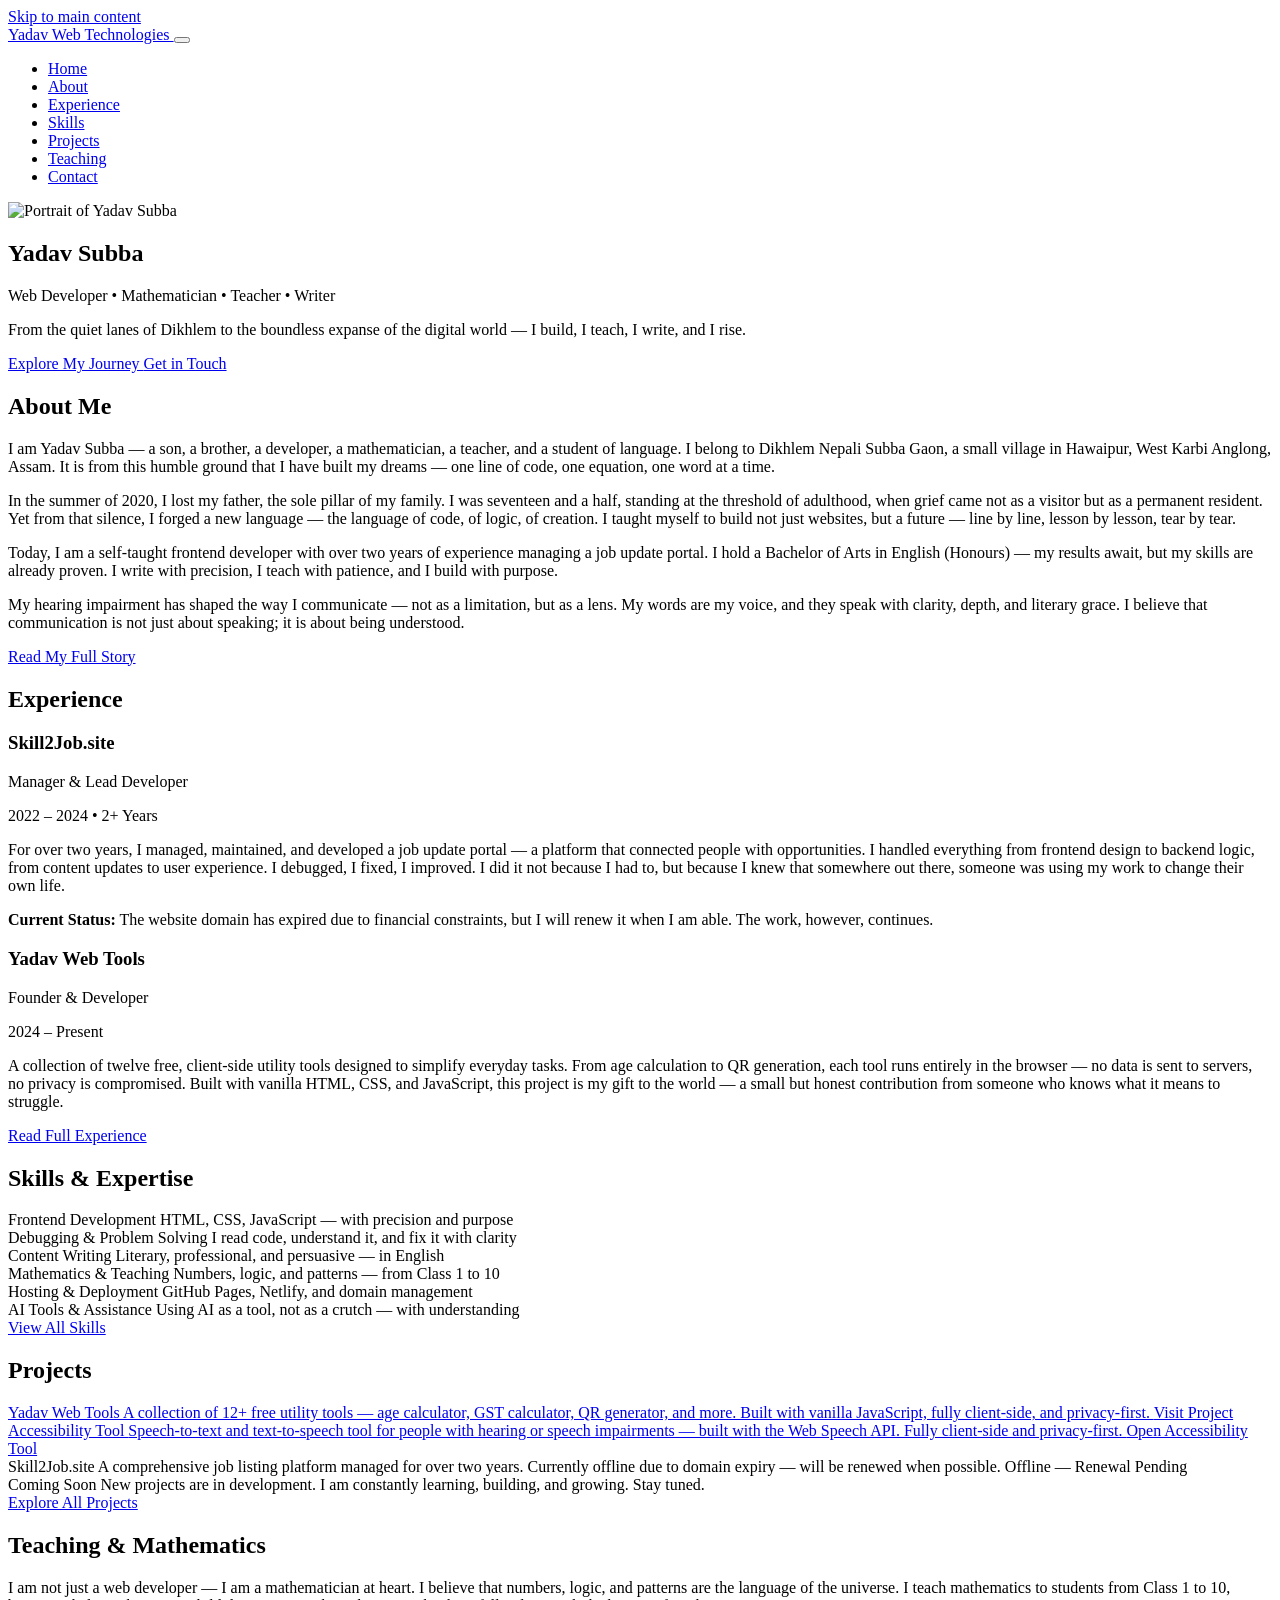
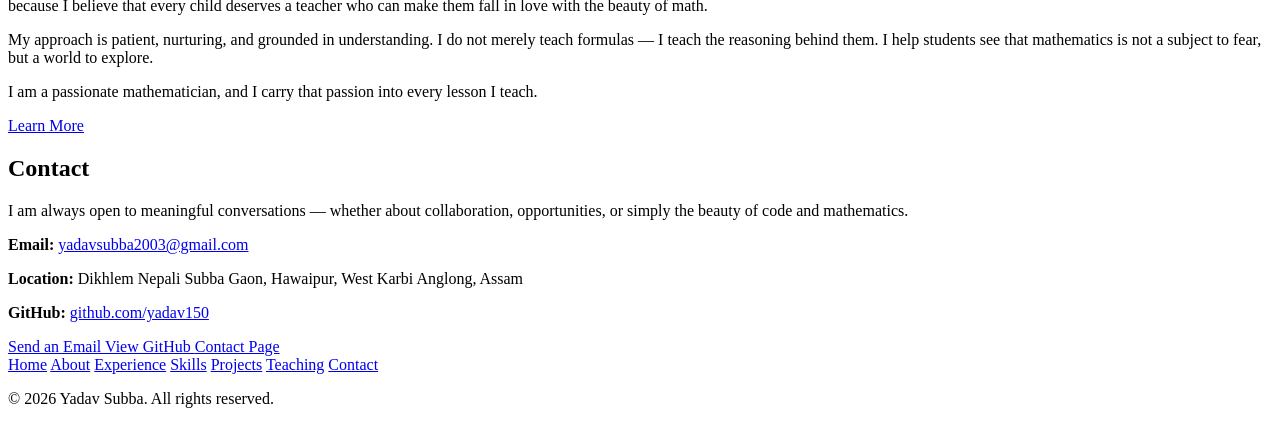
==== index.html @ 4f7a3dd0 "Create index.html" ====
<!DOCTYPE html>
<html lang="en">
<head>
    <meta charset="UTF-8">
    <meta name="viewport" content="width=device-width, initial-scale=1.0">

    <title>Yadav Subba | Web Developer, Mathematician & Teacher</title>

    <meta
        name="description"
        content="Explore the personal portfolio of Yadav Subba, a self-taught frontend developer, mathematician, teacher, and content writer from Assam."
    >

    <meta name="robots" content="index, follow">
    <meta name="theme-color" content="#FFFFFF">
    <meta name="color-scheme" content="light">

    <meta property="og:type" content="website">
    <meta property="og:title" content="Yadav Subba | Personal Portfolio">
    <meta
        property="og:description"
        content="Discover Yadav Subba's journey, professional experience, skills, projects, and interests."
    >

    <link rel="stylesheet" href="style.css">

    <!-- Add the canonical URL after confirming the final GitHub Pages URL. -->
</head>

<body>

    <!-- Skip navigation -->
    <a class="skip-link" href="#main-content">
        Skip to main content
    </a>

    <!-- Header -->
    <header class="site-header">
        <div class="header-inner">

            <a
                href="index.html"
                class="site-title"
                aria-label="Yadav Subba portfolio home"
            >
                Yadav Web Technologies
            </a>

            <button
                class="hamburger"
                type="button"
                aria-expanded="false"
                aria-controls="primary-nav"
                aria-label="Open navigation menu"
            >
                <span class="hamburger-line"></span>
                <span class="hamburger-line"></span>
                <span class="hamburger-line"></span>
            </button>

        </div>

        <nav
            id="primary-nav"
            class="primary-nav"
            aria-label="Primary navigation"
        >
            <ul class="nav-list">
                <li>
                    <a href="index.html" aria-current="page">Home</a>
                </li>
                <li><a href="about.html">About</a></li>
                <li><a href="experience.html">Experience</a></li>
                <li><a href="skills.html">Skills</a></li>
                <li><a href="projects.html">Projects</a></li>
                <li><a href="#teaching">Teaching</a></li>
                <li><a href="contact.html">Contact</a></li>
            </ul>
        </nav>
    </header>

    <!-- Main content -->
    <main id="main-content">

        <!-- Hero -->
        <section
            class="hero-section"
            id="hero"
            aria-labelledby="hero-title"
        >
            <div class="hero-container">
                <div class="hero-content">

                    <div class="hero-image-wrapper">
                        <img
                            src="https://i.postimg.cc/CL4prhp1/Untitled-design.png"
                            alt="Portrait of Yadav Subba"
                            class="hero-image"
                            id="heroImage"
                            width="320"
                            height="320"
                            fetchpriority="high"
                        >
                    </div>

                    <div class="hero-text">

                        <h1 class="hero-title" id="hero-title">
                            Yadav Subba
                        </h1>

                        <p class="hero-tagline">
                            Web Developer &bull; Mathematician
                            &bull; Teacher &bull; Writer
                        </p>

                        <p class="hero-description">
                            From the quiet lanes of Dikhlem to the
                            boundless expanse of the digital world —
                            I build, I teach, I write, and I rise.
                        </p>

                        <div class="hero-actions">
                            <a href="about.html" class="btn">
                                Explore My Journey
                            </a>

                            <a
                                href="contact.html"
                                class="btn btn-secondary"
                            >
                                Get in Touch
                            </a>
                        </div>

                    </div>
                </div>
            </div>
        </section>

        <!-- About -->
        <section
            class="section about-summary"
            id="about"
            aria-labelledby="about-heading"
        >
            <div class="section-title-bar">
                <h2 id="about-heading">About Me</h2>
            </div>

            <div class="section-body">
                <div class="content-box">

                    <p>
                        I am Yadav Subba — a son, a brother, a developer,
                        a mathematician, a teacher, and a student of
                        language. I belong to Dikhlem Nepali Subba Gaon,
                        a small village in Hawaipur, West Karbi Anglong,
                        Assam. It is from this humble ground that I have
                        built my dreams — one line of code, one equation,
                        one word at a time.
                    </p>

                    <p>
                        In the summer of 2020, I lost my father, the sole
                        pillar of my family. I was seventeen and a half,
                        standing at the threshold of adulthood, when grief
                        came not as a visitor but as a permanent resident.
                        Yet from that silence, I forged a new language —
                        the language of code, of logic, of creation.
                        I taught myself to build not just websites, but a
                        future — line by line, lesson by lesson,
                        tear by tear.
                    </p>

                    <p>
                        Today, I am a self-taught frontend developer with
                        over two years of experience managing a job update
                        portal. I hold a Bachelor of Arts in English
                        (Honours) — my results await, but my skills are
                        already proven. I write with precision, I teach
                        with patience, and I build with purpose.
                    </p>

                    <p>
                        My hearing impairment has shaped the way I
                        communicate — not as a limitation, but as a lens.
                        My words are my voice, and they speak with clarity,
                        depth, and literary grace. I believe that
                        communication is not just about speaking; it is
                        about being understood.
                    </p>

                    <div class="read-more">
                        <a
                            href="about.html"
                            class="btn btn-secondary"
                        >
                            Read My Full Story
                        </a>
                    </div>

                </div>
            </div>
        </section>

        <!-- Experience -->
        <section
            class="section experience-section"
            id="experience"
            aria-labelledby="experience-heading"
        >
            <div class="section-title-bar">
                <h2 id="experience-heading">Experience</h2>
            </div>

            <div class="section-body">
                <div class="content-box">

                    <article class="experience-card">
                        <h3 class="exp-title">Skill2Job.site</h3>

                        <p class="exp-role">
                            Manager &amp; Lead Developer
                        </p>

                        <p class="exp-duration">
                            2022 – 2024 &bull; 2+ Years
                        </p>

                        <p class="exp-description">
                            For over two years, I managed, maintained,
                            and developed a job update portal — a platform
                            that connected people with opportunities.
                            I handled everything from frontend design to
                            backend logic, from content updates to user
                            experience. I debugged, I fixed, I improved.
                            I did it not because I had to, but because I
                            knew that somewhere out there, someone was
                            using my work to change their own life.
                        </p>

                        <p class="exp-current">
                            <strong>Current Status:</strong>
                            The website domain has expired due to financial
                            constraints, but I will renew it when I am
                            able. The work, however, continues.
                        </p>
                    </article>

                    <article class="experience-card">
                        <h3 class="exp-title">Yadav Web Tools</h3>

                        <p class="exp-role">
                            Founder &amp; Developer
                        </p>

                        <p class="exp-duration">
                            2024 – Present
                        </p>

                        <p class="exp-description">
                            A collection of twelve free, client-side
                            utility tools designed to simplify everyday
                            tasks. From age calculation to QR generation,
                            each tool runs entirely in the browser — no
                            data is sent to servers, no privacy is
                            compromised. Built with vanilla HTML, CSS,
                            and JavaScript, this project is my gift to
                            the world — a small but honest contribution
                            from someone who knows what it means to
                            struggle.
                        </p>
                    </article>

                    <div class="read-more">
                        <a
                            href="experience.html"
                            class="btn btn-secondary"
                        >
                            Read Full Experience
                        </a>
                    </div>

                </div>
            </div>
        </section>

        <!-- Skills -->
        <section
            class="section skills-section"
            id="skills"
            aria-labelledby="skills-heading"
        >
            <div class="section-title-bar">
                <h2 id="skills-heading">Skills &amp; Expertise</h2>
            </div>

            <div class="section-body">
                <div class="content-box">

                    <div class="skills-grid">

                        <article class="skill-card">
                            <span class="skill-name">
                                Frontend Development
                            </span>
                            <span class="skill-desc">
                                HTML, CSS, JavaScript — with precision
                                and purpose
                            </span>
                        </article>

                        <article class="skill-card">
                            <span class="skill-name">
                                Debugging &amp; Problem Solving
                            </span>
                            <span class="skill-desc">
                                I read code, understand it, and fix it
                                with clarity
                            </span>
                        </article>

                        <article class="skill-card">
                            <span class="skill-name">
                                Content Writing
                            </span>
                            <span class="skill-desc">
                                Literary, professional, and persuasive
                                — in English
                            </span>
                        </article>

                        <article class="skill-card">
                            <span class="skill-name">
                                Mathematics &amp; Teaching
                            </span>
                            <span class="skill-desc">
                                Numbers, logic, and patterns — from
                                Class 1 to 10
                            </span>
                        </article>

                        <article class="skill-card">
                            <span class="skill-name">
                                Hosting &amp; Deployment
                            </span>
                            <span class="skill-desc">
                                GitHub Pages, Netlify, and domain
                                management
                            </span>
                        </article>

                        <article class="skill-card">
                            <span class="skill-name">
                                AI Tools &amp; Assistance
                            </span>
                            <span class="skill-desc">
                                Using AI as a tool, not as a crutch
                                — with understanding
                            </span>
                        </article>

                    </div>

                    <div class="read-more">
                        <a
                            href="skills.html"
                            class="btn btn-secondary"
                        >
                            View All Skills
                        </a>
                    </div>

                </div>
            </div>
        </section>

        <!-- Projects -->
        <section
            class="section projects-section"
            id="projects"
            aria-labelledby="projects-heading"
        >
            <div class="section-title-bar">
                <h2 id="projects-heading">Projects</h2>
            </div>

            <div class="section-body">
                <div class="content-box">

                    <div class="projects-grid">

                        <a
                            href="https://yadav150.github.io/dav/index.html"
                            target="_blank"
                            rel="noopener noreferrer"
                            class="project-card"
                        >
                            <span class="project-name">
                                Yadav Web Tools
                            </span>

                            <span class="project-desc">
                                A collection of 12+ free utility tools —
                                age calculator, GST calculator, QR
                                generator, and more. Built with vanilla
                                JavaScript, fully client-side, and
                                privacy-first.
                            </span>

                            <span class="project-link-label">
                                Visit Project
                            </span>
                        </a>

                        <a
                            href="tools/accessibility-tool/index.html"
                            class="project-card"
                        >
                            <span class="project-name">
                                Accessibility Tool
                            </span>

                            <span class="project-desc">
                                Speech-to-text and text-to-speech tool
                                for people with hearing or speech
                                impairments — built with the Web Speech
                                API. Fully client-side and privacy-first.
                            </span>

                            <span class="project-link-label">
                                Open Accessibility Tool
                            </span>
                        </a>

                        <article
                            class="project-card project-inactive"
                        >
                            <span class="project-name">
                                Skill2Job.site
                            </span>

                            <span class="project-desc">
                                A comprehensive job listing platform
                                managed for over two years. Currently
                                offline due to domain expiry — will be
                                renewed when possible.
                            </span>

                            <span class="project-status">
                                Offline — Renewal Pending
                            </span>
                        </article>

                        <article
                            class="project-card project-future"
                        >
                            <span class="project-name">
                                Coming Soon
                            </span>

                            <span class="project-desc">
                                New projects are in development.
                                I am constantly learning, building,
                                and growing. Stay tuned.
                            </span>
                        </article>

                    </div>

                    <div class="read-more">
                        <a
                            href="projects.html"
                            class="btn btn-secondary"
                        >
                            Explore All Projects
                        </a>
                    </div>

                </div>
            </div>
        </section>

        <!-- Teaching -->
        <section
            class="section teaching-section"
            id="teaching"
            aria-labelledby="teaching-heading"
        >
            <div class="section-title-bar">
                <h2 id="teaching-heading">
                    Teaching &amp; Mathematics
                </h2>
            </div>

            <div class="section-body">
                <div class="content-box">

                    <p>
                        I am not just a web developer — I am a
                        mathematician at heart. I believe that numbers,
                        logic, and patterns are the language of the
                        universe. I teach mathematics to students from
                        Class 1 to 10, because I believe that every
                        child deserves a teacher who can make them
                        fall in love with the beauty of math.
                    </p>

                    <p>
                        My approach is patient, nurturing, and grounded
                        in understanding. I do not merely teach formulas
                        — I teach the reasoning behind them. I help
                        students see that mathematics is not a subject
                        to fear, but a world to explore.
                    </p>

                    <p>
                        I am a passionate mathematician, and I carry
                        that passion into every lesson I teach.
                    </p>

                    <div class="read-more">
                        <a
                            href="#teaching"
                            class="btn btn-secondary"
                        >
                            Learn More
                        </a>
                    </div>

                </div>
            </div>
        </section>

        <!-- Contact -->
        <section
            class="section contact-section"
            id="contact"
            aria-labelledby="contact-heading"
        >
            <div class="section-title-bar">
                <h2 id="contact-heading">Contact</h2>
            </div>

            <div class="section-body">
                <div class="content-box">

                    <p>
                        I am always open to meaningful conversations
                        — whether about collaboration, opportunities,
                        or simply the beauty of code and mathematics.
                    </p>

                    <div class="contact-details">

                        <p>
                            <strong>Email:</strong>
                            <a href="mailto:yadavsubba2003@gmail.com">
                                yadavsubba2003@gmail.com
                            </a>
                        </p>

                        <p>
                            <strong>Location:</strong>
                            Dikhlem Nepali Subba Gaon, Hawaipur,
                            West Karbi Anglong, Assam
                        </p>

                        <p>
                            <strong>GitHub:</strong>
                            <a
                                href="https://github.com/yadav150"
                                target="_blank"
                                rel="noopener noreferrer"
                            >
                                github.com/yadav150
                            </a>
                        </p>

                    </div>

                    <div class="contact-actions">

                        <a
                            href="mailto:yadavsubba2003@gmail.com"
                            class="btn"
                        >
                            Send an Email
                        </a>

                        <a
                            href="https://github.com/yadav150"
                            target="_blank"
                            rel="noopener noreferrer"
                            class="btn btn-secondary"
                        >
                            View GitHub
                        </a>

                        <a
                            href="contact.html"
                            class="btn btn-secondary"
                        >
                            Contact Page
                        </a>

                    </div>
                </div>
            </div>
        </section>

    </main>

    <!-- Footer -->
    <footer class="site-footer">
        <div class="footer-inner">

            <nav class="footer-links" aria-label="Footer navigation">
                <a href="index.html">Home</a>
                <a href="about.html">About</a>
                <a href="experience.html">Experience</a>
                <a href="skills.html">Skills</a>
                <a href="projects.html">Projects</a>
                <a href="index.html#teaching">Teaching</a>
                <a href="contact.html">Contact</a>
            </nav>

            <p class="footer-copy">
                &copy; 2026 Yadav Subba. All rights reserved.
            </p>

        </div>
    </footer>

    <!-- Shared JavaScript -->
    <script src="script.js"></script>

</body>
</html>
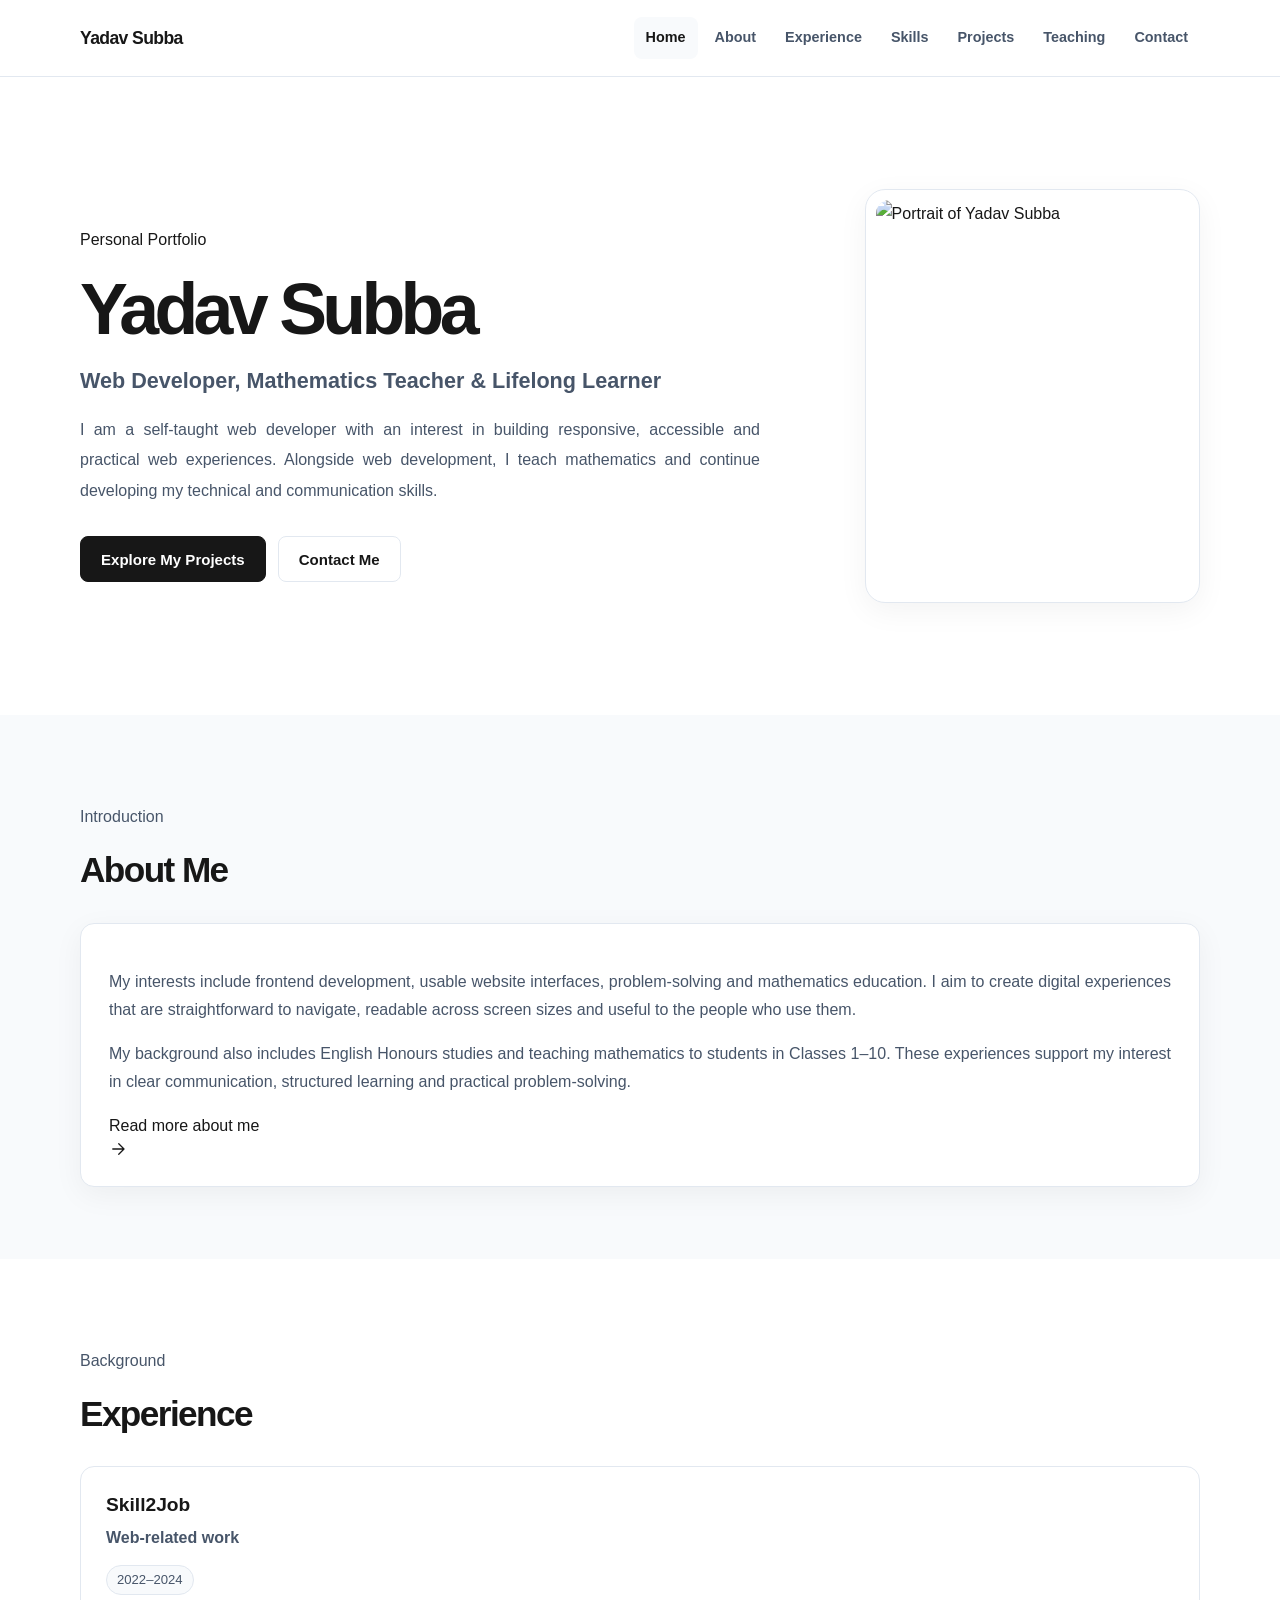
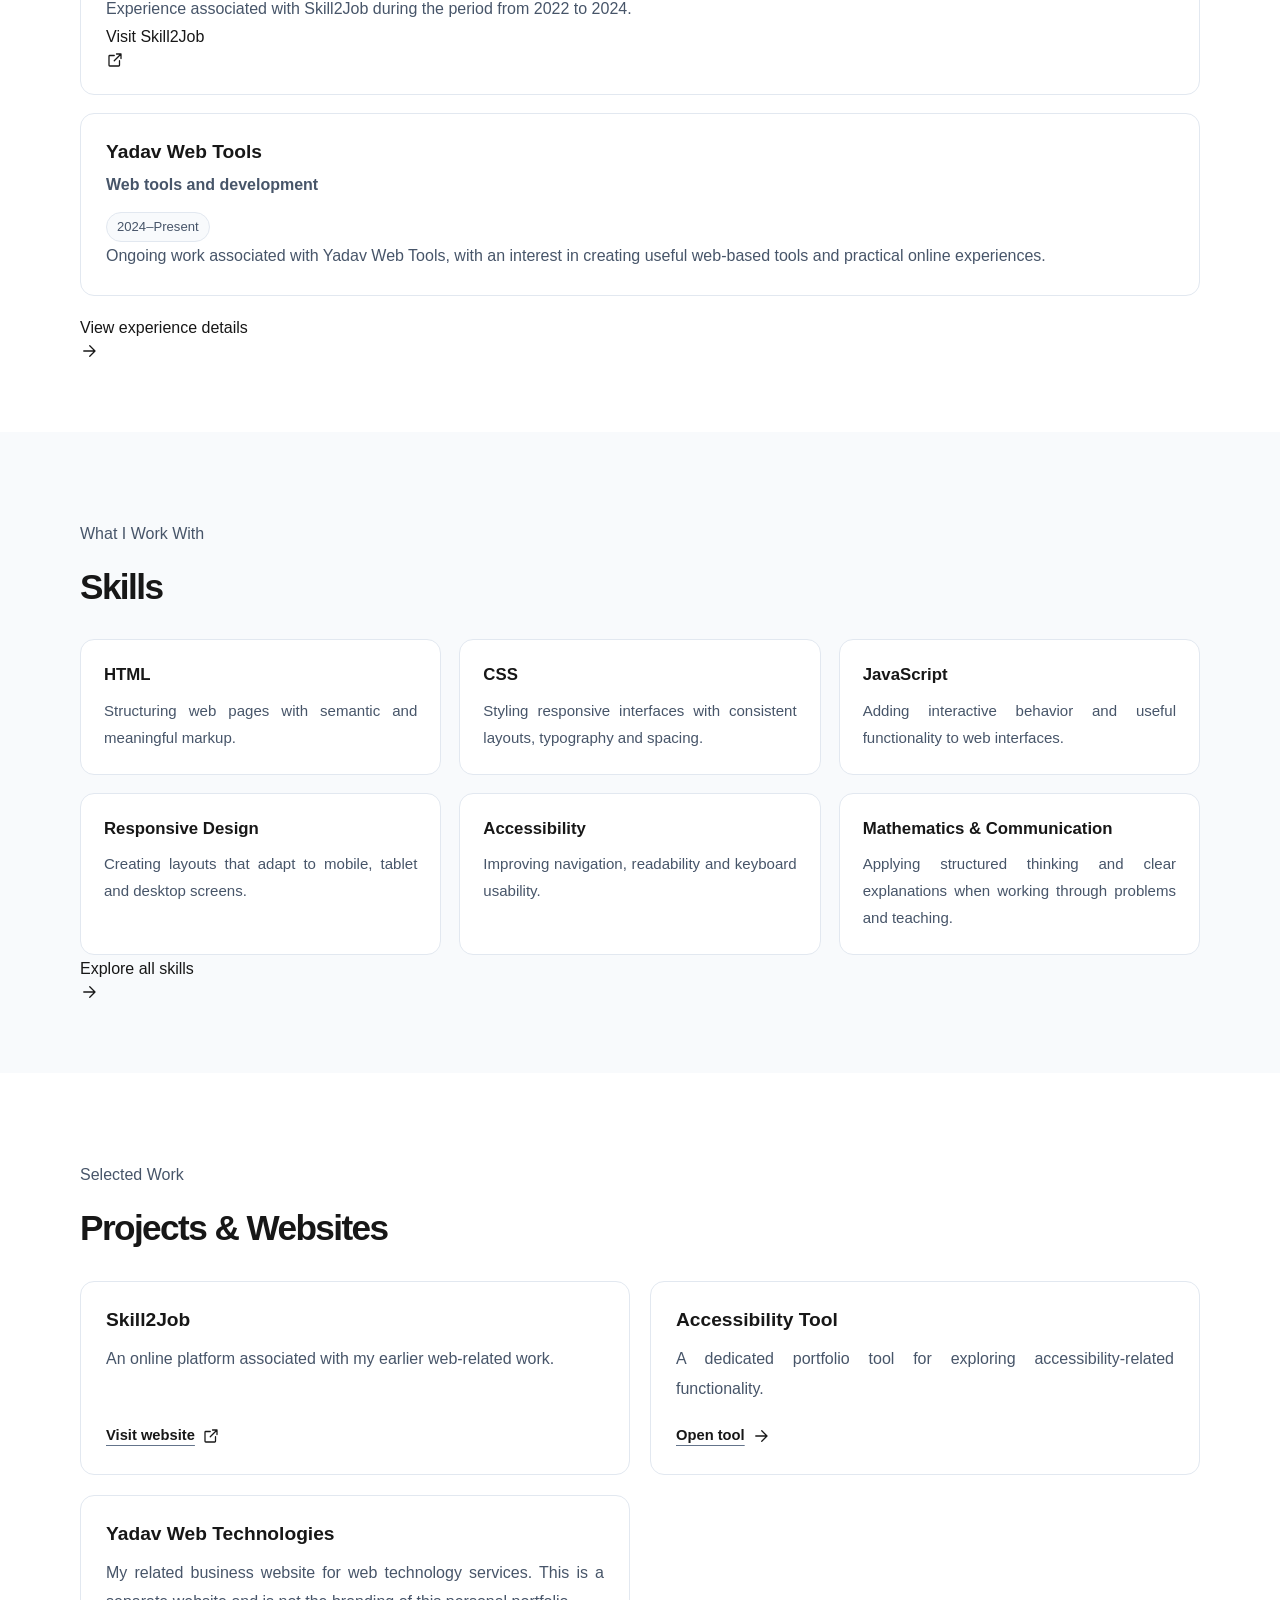
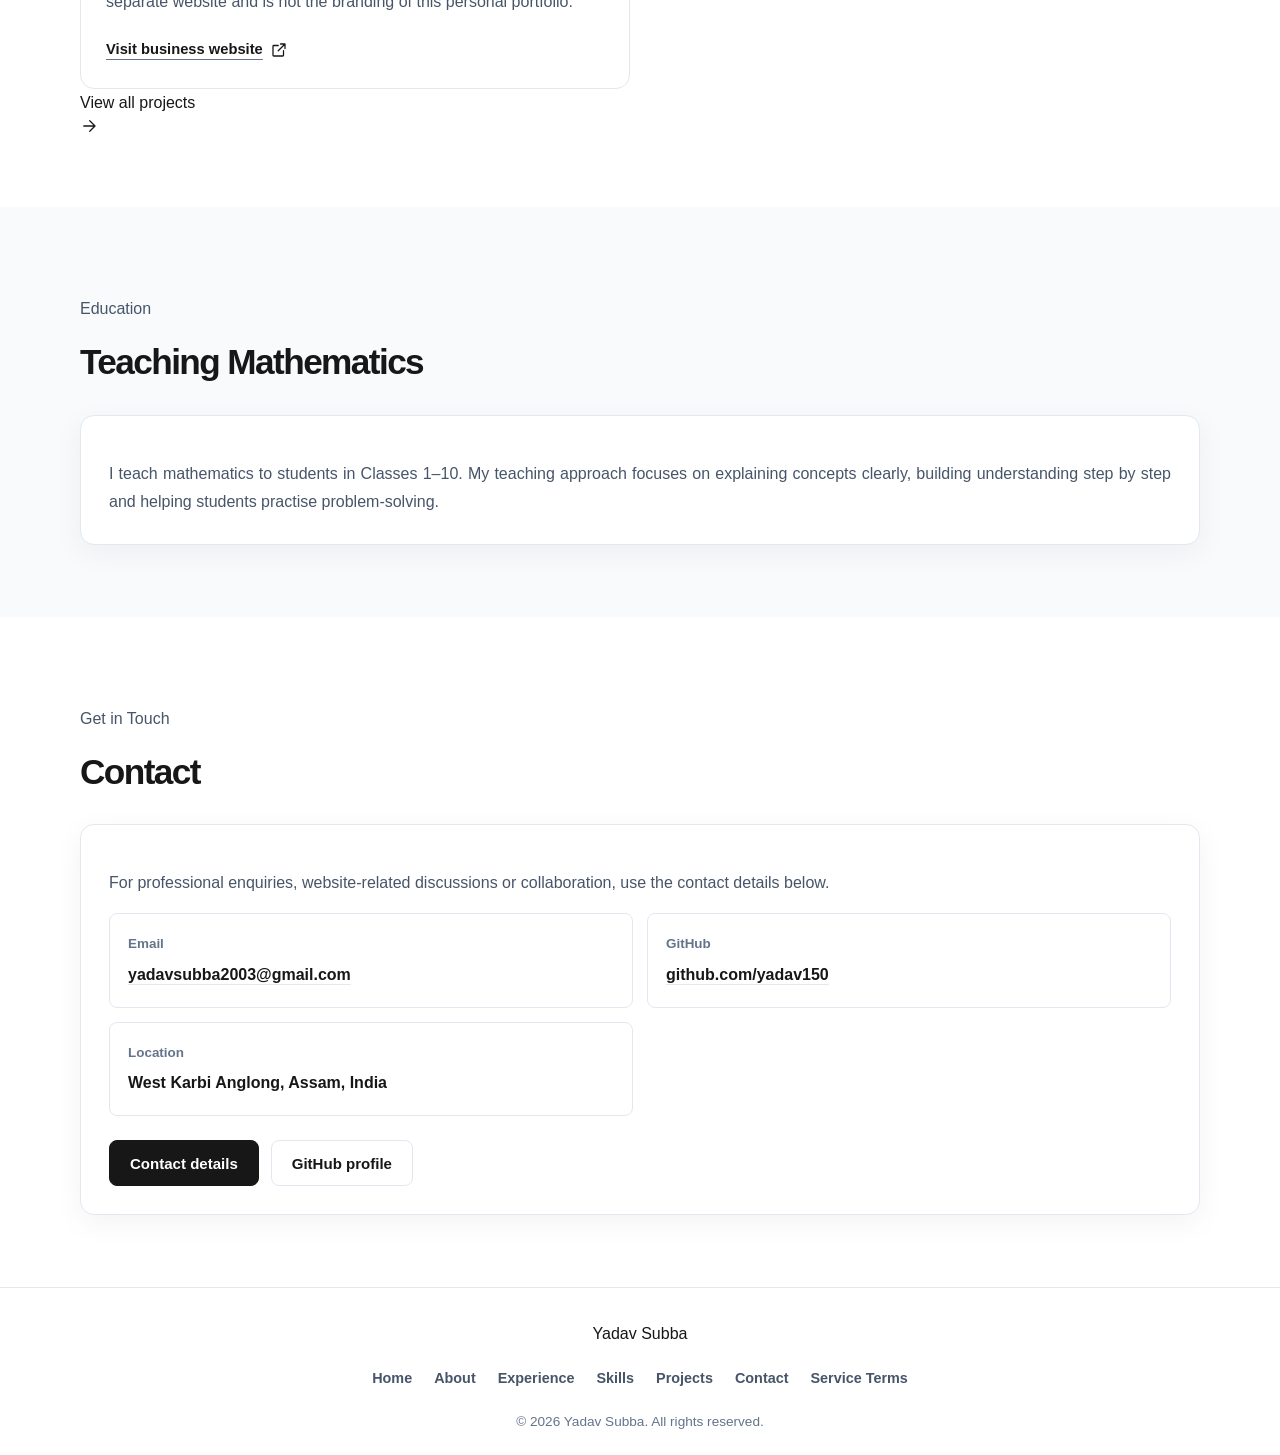
==== commit d5c3d5c1: "Update index.html" ====
--- a/index.html
+++ b/index.html
@@ -1,640 +1,588 @@
 <!DOCTYPE html>
 <html lang="en">
 <head>
-    <meta charset="UTF-8">
-    <meta name="viewport" content="width=device-width, initial-scale=1.0">
-
-    <title>Yadav Subba | Web Developer, Mathematician & Teacher</title>
-
-    <meta
-        name="description"
-        content="Explore the personal portfolio of Yadav Subba, a self-taught frontend developer, mathematician, teacher, and content writer from Assam."
+  <meta charset="UTF-8">
+  <meta name="viewport" content="width=device-width, initial-scale=1.0">
+
+  <title>Yadav Subba | Web Developer & Mathematics Teacher</title>
+  <meta
+    name="description"
+    content="Explore the portfolio of Yadav Subba, a self-taught web developer and mathematics teacher from Assam, India. Discover experience, skills, projects and contact information."
+  >
+  <meta name="author" content="Yadav Subba">
+  <meta name="robots" content="index, follow, max-image-preview:large">
+  <meta name="theme-color" content="#FFFFFF">
+
+  <link rel="canonical" href="https://yadav150.github.io/yadav-subba/">
+
+  <meta property="og:type" content="website">
+  <meta property="og:title" content="Yadav Subba | Personal Portfolio">
+  <meta
+    property="og:description"
+    content="Explore Yadav Subba's web development, teaching experience, skills and projects."
+  >
+  <meta
+    property="og:url"
+    content="https://yadav150.github.io/yadav-subba/"
+  >
+  <meta
+    property="og:image"
+    content="https://i.postimg.cc/CL4prhp1/Untitled-design.png"
+  >
+  <meta property="og:image:alt" content="Portrait of Yadav Subba">
+
+  <meta name="twitter:card" content="summary_large_image">
+  <meta name="twitter:title" content="Yadav Subba | Personal Portfolio">
+  <meta
+    name="twitter:description"
+    content="Web development, teaching, skills and projects by Yadav Subba."
+  >
+  <meta
+    name="twitter:image"
+    content="https://i.postimg.cc/CL4prhp1/Untitled-design.png"
+  >
+
+  <link rel="preconnect" href="https://i.postimg.cc">
+
+  <link rel="stylesheet" href="style.css">
+  <script src="script.js" defer></script>
+</head>
+
+<body>
+  <a class="skip-link" href="#main-content">Skip to main content</a>
+
+  <!-- Shared website header -->
+  <header class="site-header">
+    <div class="header-inner">
+      <a class="site-title" href="index.html" aria-label="Yadav Subba home">
+        Yadav Subba
+      </a>
+
+      <button
+        class="hamburger"
+        type="button"
+        aria-label="Open navigation menu"
+        aria-controls="primary-navigation"
+        aria-expanded="false"
+      >
+        <span class="hamburger-line" aria-hidden="true"></span>
+        <span class="hamburger-line" aria-hidden="true"></span>
+        <span class="hamburger-line" aria-hidden="true"></span>
+      </button>
+
+      <nav
+        class="primary-nav"
+        id="primary-navigation"
+        aria-label="Main navigation"
+      >
+        <ul class="nav-list">
+          <li><a href="index.html" aria-current="page">Home</a></li>
+          <li><a href="about.html">About</a></li>
+          <li><a href="experience.html">Experience</a></li>
+          <li><a href="skills.html">Skills</a></li>
+          <li><a href="projects.html">Projects</a></li>
+          <li><a href="index.html#teaching">Teaching</a></li>
+          <li><a href="contact.html">Contact</a></li>
+        </ul>
+      </nav>
+    </div>
+  </header>
+
+  <main id="main-content">
+    <!-- Hero -->
+    <section class="hero-section" id="home" aria-labelledby="hero-title">
+      <div class="hero-container">
+        <div class="hero-content">
+          <p class="hero-eyebrow">Personal Portfolio</p>
+
+          <h1 class="hero-title" id="hero-title">Yadav Subba</h1>
+
+          <p class="hero-tagline">
+            Web Developer, Mathematics Teacher &amp; Lifelong Learner
+          </p>
+
+          <p class="hero-description">
+            I am a self-taught web developer with an interest in building
+            responsive, accessible and practical web experiences. Alongside
+            web development, I teach mathematics and continue developing my
+            technical and communication skills.
+          </p>
+
+          <div class="hero-actions">
+            <a class="btn" href="projects.html">Explore My Projects</a>
+            <a class="btn btn-secondary" href="contact.html">Contact Me</a>
+          </div>
+        </div>
+
+        <div class="hero-image-wrapper">
+          <img
+            class="hero-image"
+            src="https://i.postimg.cc/CL4prhp1/Untitled-design.png"
+            alt="Portrait of Yadav Subba"
+            width="600"
+            height="750"
+            fetchpriority="high"
+            decoding="async"
+          >
+        </div>
+      </div>
+    </section>
+
+    <!-- About preview -->
+    <section
+      class="section"
+      id="about-summary"
+      aria-labelledby="about-heading"
     >
-
-    <meta name="robots" content="index, follow">
-    <meta name="theme-color" content="#FFFFFF">
-    <meta name="color-scheme" content="light">
-
-    <meta property="og:type" content="website">
-    <meta property="og:title" content="Yadav Subba | Personal Portfolio">
-    <meta
-        property="og:description"
-        content="Discover Yadav Subba's journey, professional experience, skills, projects, and interests."
+      <div class="container">
+        <div class="section-title-bar">
+          <p class="section-eyebrow">Introduction</p>
+          <h2 id="about-heading">About Me</h2>
+        </div>
+
+        <div class="section-body">
+          <div class="content-box">
+            <p>
+              My interests include frontend development, usable website
+              interfaces, problem-solving and mathematics education. I aim
+              to create digital experiences that are straightforward to
+              navigate, readable across screen sizes and useful to the
+              people who use them.
+            </p>
+
+            <p>
+              My background also includes English Honours studies and
+              teaching mathematics to students in Classes 1–10. These
+              experiences support my interest in clear communication,
+              structured learning and practical problem-solving.
+            </p>
+
+            <a class="read-more" href="about.html">
+              Read more about me
+              <svg
+                class="link-icon"
+                viewBox="0 0 24 24"
+                width="18"
+                height="18"
+                fill="none"
+                aria-hidden="true"
+              >
+                <path
+                  d="M5 12h14M13 5l7 7-7 7"
+                  stroke="currentColor"
+                  stroke-width="1.7"
+                  stroke-linecap="round"
+                  stroke-linejoin="round"
+                />
+              </svg>
+            </a>
+          </div>
+        </div>
+      </div>
+    </section>
+
+    <!-- Experience preview -->
+    <section
+      class="section"
+      id="experience-summary"
+      aria-labelledby="experience-heading"
     >
-
-    <link rel="stylesheet" href="style.css">
-
-    <!-- Add the canonical URL after confirming the final GitHub Pages URL. -->
-</head>
-
-<body>
-
-    <!-- Skip navigation -->
-    <a class="skip-link" href="#main-content">
-        Skip to main content
-    </a>
-
-    <!-- Header -->
-    <header class="site-header">
-        <div class="header-inner">
+      <div class="container">
+        <div class="section-title-bar">
+          <p class="section-eyebrow">Background</p>
+          <h2 id="experience-heading">Experience</h2>
+        </div>
+
+        <div class="section-body">
+          <article class="experience-card">
+            <div class="experience-card-header">
+              <div>
+                <h3 class="exp-title">Skill2Job</h3>
+                <p class="exp-role">Web-related work</p>
+              </div>
+              <p class="exp-duration">2022–2024</p>
+            </div>
+
+            <p class="exp-description">
+              Experience associated with Skill2Job during the period from
+              2022 to 2024.
+            </p>
 
             <a
-                href="index.html"
-                class="site-title"
-                aria-label="Yadav Subba portfolio home"
+              class="read-more"
+              href="https://skill2job.site/"
+              target="_blank"
+              rel="noopener noreferrer"
             >
-                Yadav Web Technologies
+              Visit Skill2Job
+              <svg
+                class="link-icon"
+                viewBox="0 0 24 24"
+                width="18"
+                height="18"
+                fill="none"
+                aria-hidden="true"
+              >
+                <path
+                  d="M14 4h6v6M20 4l-9 9M18 13v6a1 1 0 0 1-1 1H5a1 1 0 0 1-1-1V7a1 1 0 0 1 1-1h6"
+                  stroke="currentColor"
+                  stroke-width="1.7"
+                  stroke-linecap="round"
+                  stroke-linejoin="round"
+                />
+              </svg>
             </a>
-
-            <button
-                class="hamburger"
-                type="button"
-                aria-expanded="false"
-                aria-controls="primary-nav"
-                aria-label="Open navigation menu"
+          </article>
+
+          <article class="experience-card">
+            <div class="experience-card-header">
+              <div>
+                <h3 class="exp-title">Yadav Web Tools</h3>
+                <p class="exp-role">Web tools and development</p>
+              </div>
+              <p class="exp-duration">2024–Present</p>
+            </div>
+
+            <p class="exp-description">
+              Ongoing work associated with Yadav Web Tools, with an interest
+              in creating useful web-based tools and practical online
+              experiences.
+            </p>
+          </article>
+
+          <a class="read-more section-link" href="experience.html">
+            View experience details
+            <svg
+              class="link-icon"
+              viewBox="0 0 24 24"
+              width="18"
+              height="18"
+              fill="none"
+              aria-hidden="true"
             >
-                <span class="hamburger-line"></span>
-                <span class="hamburger-line"></span>
-                <span class="hamburger-line"></span>
-            </button>
-
-        </div>
-
-        <nav
-            id="primary-nav"
-            class="primary-nav"
-            aria-label="Primary navigation"
-        >
-            <ul class="nav-list">
-                <li>
-                    <a href="index.html" aria-current="page">Home</a>
-                </li>
-                <li><a href="about.html">About</a></li>
-                <li><a href="experience.html">Experience</a></li>
-                <li><a href="skills.html">Skills</a></li>
-                <li><a href="projects.html">Projects</a></li>
-                <li><a href="#teaching">Teaching</a></li>
-                <li><a href="contact.html">Contact</a></li>
-            </ul>
-        </nav>
-    </header>
-
-    <!-- Main content -->
-    <main id="main-content">
-
-        <!-- Hero -->
-        <section
-            class="hero-section"
-            id="hero"
-            aria-labelledby="hero-title"
-        >
-            <div class="hero-container">
-                <div class="hero-content">
-
-                    <div class="hero-image-wrapper">
-                        <img
-                            src="https://i.postimg.cc/CL4prhp1/Untitled-design.png"
-                            alt="Portrait of Yadav Subba"
-                            class="hero-image"
-                            id="heroImage"
-                            width="320"
-                            height="320"
-                            fetchpriority="high"
-                        >
-                    </div>
-
-                    <div class="hero-text">
-
-                        <h1 class="hero-title" id="hero-title">
-                            Yadav Subba
-                        </h1>
-
-                        <p class="hero-tagline">
-                            Web Developer &bull; Mathematician
-                            &bull; Teacher &bull; Writer
-                        </p>
-
-                        <p class="hero-description">
-                            From the quiet lanes of Dikhlem to the
-                            boundless expanse of the digital world —
-                            I build, I teach, I write, and I rise.
-                        </p>
-
-                        <div class="hero-actions">
-                            <a href="about.html" class="btn">
-                                Explore My Journey
-                            </a>
-
-                            <a
-                                href="contact.html"
-                                class="btn btn-secondary"
-                            >
-                                Get in Touch
-                            </a>
-                        </div>
-
-                    </div>
-                </div>
+              <path
+                d="M5 12h14M13 5l7 7-7 7"
+                stroke="currentColor"
+                stroke-width="1.7"
+                stroke-linecap="round"
+                stroke-linejoin="round"
+              />
+            </svg>
+          </a>
+        </div>
+      </div>
+    </section>
+
+    <!-- Skills preview -->
+    <section class="section" id="skills-summary" aria-labelledby="skills-heading">
+      <div class="container">
+        <div class="section-title-bar">
+          <p class="section-eyebrow">What I Work With</p>
+          <h2 id="skills-heading">Skills</h2>
+        </div>
+
+        <div class="skills-grid">
+          <article class="skill-card">
+            <h3 class="skill-name">HTML</h3>
+            <p class="skill-desc">
+              Structuring web pages with semantic and meaningful markup.
+            </p>
+          </article>
+
+          <article class="skill-card">
+            <h3 class="skill-name">CSS</h3>
+            <p class="skill-desc">
+              Styling responsive interfaces with consistent layouts,
+              typography and spacing.
+            </p>
+          </article>
+
+          <article class="skill-card">
+            <h3 class="skill-name">JavaScript</h3>
+            <p class="skill-desc">
+              Adding interactive behavior and useful functionality to web
+              interfaces.
+            </p>
+          </article>
+
+          <article class="skill-card">
+            <h3 class="skill-name">Responsive Design</h3>
+            <p class="skill-desc">
+              Creating layouts that adapt to mobile, tablet and desktop
+              screens.
+            </p>
+          </article>
+
+          <article class="skill-card">
+            <h3 class="skill-name">Accessibility</h3>
+            <p class="skill-desc">
+              Improving navigation, readability and keyboard usability.
+            </p>
+          </article>
+
+          <article class="skill-card">
+            <h3 class="skill-name">Mathematics &amp; Communication</h3>
+            <p class="skill-desc">
+              Applying structured thinking and clear explanations when
+              working through problems and teaching.
+            </p>
+          </article>
+        </div>
+
+        <a class="read-more section-link" href="skills.html">
+          Explore all skills
+          <svg
+            class="link-icon"
+            viewBox="0 0 24 24"
+            width="18"
+            height="18"
+            fill="none"
+            aria-hidden="true"
+          >
+            <path
+              d="M5 12h14M13 5l7 7-7 7"
+              stroke="currentColor"
+              stroke-width="1.7"
+              stroke-linecap="round"
+              stroke-linejoin="round"
+            />
+          </svg>
+        </a>
+      </div>
+    </section>
+
+    <!-- Projects preview -->
+    <section
+      class="section"
+      id="projects-summary"
+      aria-labelledby="projects-heading"
+    >
+      <div class="container">
+        <div class="section-title-bar">
+          <p class="section-eyebrow">Selected Work</p>
+          <h2 id="projects-heading">Projects &amp; Websites</h2>
+        </div>
+
+        <div class="projects-grid">
+          <article class="project-card">
+            <h3 class="project-name">Skill2Job</h3>
+            <p class="project-desc">
+              An online platform associated with my earlier web-related work.
+            </p>
+            <a
+              class="project-link-label"
+              href="https://skill2job.site/"
+              target="_blank"
+              rel="noopener noreferrer"
+            >
+              Visit website
+              <svg
+                class="link-icon"
+                viewBox="0 0 24 24"
+                width="18"
+                height="18"
+                fill="none"
+                aria-hidden="true"
+              >
+                <path
+                  d="M14 4h6v6M20 4l-9 9M18 13v6a1 1 0 0 1-1 1H5a1 1 0 0 1-1-1V7a1 1 0 0 1 1-1h6"
+                  stroke="currentColor"
+                  stroke-width="1.7"
+                  stroke-linecap="round"
+                  stroke-linejoin="round"
+                />
+              </svg>
+            </a>
+          </article>
+
+          <article class="project-card">
+            <h3 class="project-name">Accessibility Tool</h3>
+            <p class="project-desc">
+              A dedicated portfolio tool for exploring accessibility-related
+              functionality.
+            </p>
+            <a
+              class="project-link-label"
+              href="tools/accessibility-tool/index.html"
+            >
+              Open tool
+              <svg
+                class="link-icon"
+                viewBox="0 0 24 24"
+                width="18"
+                height="18"
+                fill="none"
+                aria-hidden="true"
+              >
+                <path
+                  d="M5 12h14M13 5l7 7-7 7"
+                  stroke="currentColor"
+                  stroke-width="1.7"
+                  stroke-linecap="round"
+                  stroke-linejoin="round"
+                />
+              </svg>
+            </a>
+          </article>
+
+          <article class="project-card">
+            <h3 class="project-name">Yadav Web Technologies</h3>
+            <p class="project-desc">
+              My related business website for web technology services. This
+              is a separate website and is not the branding of this personal
+              portfolio.
+            </p>
+            <a
+              class="project-link-label"
+              href="https://yadavwebtechnologies-softwares.github.io/yadavwebtechnologies/"
+              target="_blank"
+              rel="noopener noreferrer"
+            >
+              Visit business website
+              <svg
+                class="link-icon"
+                viewBox="0 0 24 24"
+                width="18"
+                height="18"
+                fill="none"
+                aria-hidden="true"
+              >
+                <path
+                  d="M14 4h6v6M20 4l-9 9M18 13v6a1 1 0 0 1-1 1H5a1 1 0 0 1-1-1V7a1 1 0 0 1 1-1h6"
+                  stroke="currentColor"
+                  stroke-width="1.7"
+                  stroke-linecap="round"
+                  stroke-linejoin="round"
+                />
+              </svg>
+            </a>
+          </article>
+        </div>
+
+        <a class="read-more section-link" href="projects.html">
+          View all projects
+          <svg
+            class="link-icon"
+            viewBox="0 0 24 24"
+            width="18"
+            height="18"
+            fill="none"
+            aria-hidden="true"
+          >
+            <path
+              d="M5 12h14M13 5l7 7-7 7"
+              stroke="currentColor"
+              stroke-width="1.7"
+              stroke-linecap="round"
+              stroke-linejoin="round"
+            />
+          </svg>
+        </a>
+      </div>
+    </section>
+
+    <!-- Teaching -->
+    <section class="section" id="teaching" aria-labelledby="teaching-heading">
+      <div class="container">
+        <div class="section-title-bar">
+          <p class="section-eyebrow">Education</p>
+          <h2 id="teaching-heading">Teaching Mathematics</h2>
+        </div>
+
+        <div class="content-box">
+          <p>
+            I teach mathematics to students in Classes 1–10. My teaching
+            approach focuses on explaining concepts clearly, building
+            understanding step by step and helping students practise
+            problem-solving.
+          </p>
+        </div>
+      </div>
+    </section>
+
+    <!-- Contact preview -->
+    <section
+      class="section"
+      id="contact-summary"
+      aria-labelledby="contact-heading"
+    >
+      <div class="container">
+        <div class="section-title-bar">
+          <p class="section-eyebrow">Get in Touch</p>
+          <h2 id="contact-heading">Contact</h2>
+        </div>
+
+        <div class="content-box">
+          <p class="contact-intro">
+            For professional enquiries, website-related discussions or
+            collaboration, use the contact details below.
+          </p>
+
+          <dl class="contact-details">
+            <div>
+              <dt>Email</dt>
+              <dd>
+                <a href="mailto:yadavsubba2003@gmail.com">
+                  yadavsubba2003@gmail.com
+                </a>
+              </dd>
             </div>
-        </section>
-
-        <!-- About -->
-        <section
-            class="section about-summary"
-            id="about"
-            aria-labelledby="about-heading"
-        >
-            <div class="section-title-bar">
-                <h2 id="about-heading">About Me</h2>
+
+            <div>
+              <dt>GitHub</dt>
+              <dd>
+                <a
+                  href="https://github.com/yadav150"
+                  target="_blank"
+                  rel="noopener noreferrer"
+                >
+                  github.com/yadav150
+                </a>
+              </dd>
             </div>
 
-            <div class="section-body">
-                <div class="content-box">
-
-                    <p>
-                        I am Yadav Subba — a son, a brother, a developer,
-                        a mathematician, a teacher, and a student of
-                        language. I belong to Dikhlem Nepali Subba Gaon,
-                        a small village in Hawaipur, West Karbi Anglong,
-                        Assam. It is from this humble ground that I have
-                        built my dreams — one line of code, one equation,
-                        one word at a time.
-                    </p>
-
-                    <p>
-                        In the summer of 2020, I lost my father, the sole
-                        pillar of my family. I was seventeen and a half,
-                        standing at the threshold of adulthood, when grief
-                        came not as a visitor but as a permanent resident.
-                        Yet from that silence, I forged a new language —
-                        the language of code, of logic, of creation.
-                        I taught myself to build not just websites, but a
-                        future — line by line, lesson by lesson,
-                        tear by tear.
-                    </p>
-
-                    <p>
-                        Today, I am a self-taught frontend developer with
-                        over two years of experience managing a job update
-                        portal. I hold a Bachelor of Arts in English
-                        (Honours) — my results await, but my skills are
-                        already proven. I write with precision, I teach
-                        with patience, and I build with purpose.
-                    </p>
-
-                    <p>
-                        My hearing impairment has shaped the way I
-                        communicate — not as a limitation, but as a lens.
-                        My words are my voice, and they speak with clarity,
-                        depth, and literary grace. I believe that
-                        communication is not just about speaking; it is
-                        about being understood.
-                    </p>
-
-                    <div class="read-more">
-                        <a
-                            href="about.html"
-                            class="btn btn-secondary"
-                        >
-                            Read My Full Story
-                        </a>
-                    </div>
-
-                </div>
+            <div>
+              <dt>Location</dt>
+              <dd>West Karbi Anglong, Assam, India</dd>
             </div>
-        </section>
-
-        <!-- Experience -->
-        <section
-            class="section experience-section"
-            id="experience"
-            aria-labelledby="experience-heading"
-        >
-            <div class="section-title-bar">
-                <h2 id="experience-heading">Experience</h2>
-            </div>
-
-            <div class="section-body">
-                <div class="content-box">
-
-                    <article class="experience-card">
-                        <h3 class="exp-title">Skill2Job.site</h3>
-
-                        <p class="exp-role">
-                            Manager &amp; Lead Developer
-                        </p>
-
-                        <p class="exp-duration">
-                            2022 – 2024 &bull; 2+ Years
-                        </p>
-
-                        <p class="exp-description">
-                            For over two years, I managed, maintained,
-                            and developed a job update portal — a platform
-                            that connected people with opportunities.
-                            I handled everything from frontend design to
-                            backend logic, from content updates to user
-                            experience. I debugged, I fixed, I improved.
-                            I did it not because I had to, but because I
-                            knew that somewhere out there, someone was
-                            using my work to change their own life.
-                        </p>
-
-                        <p class="exp-current">
-                            <strong>Current Status:</strong>
-                            The website domain has expired due to financial
-                            constraints, but I will renew it when I am
-                            able. The work, however, continues.
-                        </p>
-                    </article>
-
-                    <article class="experience-card">
-                        <h3 class="exp-title">Yadav Web Tools</h3>
-
-                        <p class="exp-role">
-                            Founder &amp; Developer
-                        </p>
-
-                        <p class="exp-duration">
-                            2024 – Present
-                        </p>
-
-                        <p class="exp-description">
-                            A collection of twelve free, client-side
-                            utility tools designed to simplify everyday
-                            tasks. From age calculation to QR generation,
-                            each tool runs entirely in the browser — no
-                            data is sent to servers, no privacy is
-                            compromised. Built with vanilla HTML, CSS,
-                            and JavaScript, this project is my gift to
-                            the world — a small but honest contribution
-                            from someone who knows what it means to
-                            struggle.
-                        </p>
-                    </article>
-
-                    <div class="read-more">
-                        <a
-                            href="experience.html"
-                            class="btn btn-secondary"
-                        >
-                            Read Full Experience
-                        </a>
-                    </div>
-
-                </div>
-            </div>
-        </section>
-
-        <!-- Skills -->
-        <section
-            class="section skills-section"
-            id="skills"
-            aria-labelledby="skills-heading"
-        >
-            <div class="section-title-bar">
-                <h2 id="skills-heading">Skills &amp; Expertise</h2>
-            </div>
-
-            <div class="section-body">
-                <div class="content-box">
-
-                    <div class="skills-grid">
-
-                        <article class="skill-card">
-                            <span class="skill-name">
-                                Frontend Development
-                            </span>
-                            <span class="skill-desc">
-                                HTML, CSS, JavaScript — with precision
-                                and purpose
-                            </span>
-                        </article>
-
-                        <article class="skill-card">
-                            <span class="skill-name">
-                                Debugging &amp; Problem Solving
-                            </span>
-                            <span class="skill-desc">
-                                I read code, understand it, and fix it
-                                with clarity
-                            </span>
-                        </article>
-
-                        <article class="skill-card">
-                            <span class="skill-name">
-                                Content Writing
-                            </span>
-                            <span class="skill-desc">
-                                Literary, professional, and persuasive
-                                — in English
-                            </span>
-                        </article>
-
-                        <article class="skill-card">
-                            <span class="skill-name">
-                                Mathematics &amp; Teaching
-                            </span>
-                            <span class="skill-desc">
-                                Numbers, logic, and patterns — from
-                                Class 1 to 10
-                            </span>
-                        </article>
-
-                        <article class="skill-card">
-                            <span class="skill-name">
-                                Hosting &amp; Deployment
-                            </span>
-                            <span class="skill-desc">
-                                GitHub Pages, Netlify, and domain
-                                management
-                            </span>
-                        </article>
-
-                        <article class="skill-card">
-                            <span class="skill-name">
-                                AI Tools &amp; Assistance
-                            </span>
-                            <span class="skill-desc">
-                                Using AI as a tool, not as a crutch
-                                — with understanding
-                            </span>
-                        </article>
-
-                    </div>
-
-                    <div class="read-more">
-                        <a
-                            href="skills.html"
-                            class="btn btn-secondary"
-                        >
-                            View All Skills
-                        </a>
-                    </div>
-
-                </div>
-            </div>
-        </section>
-
-        <!-- Projects -->
-        <section
-            class="section projects-section"
-            id="projects"
-            aria-labelledby="projects-heading"
-        >
-            <div class="section-title-bar">
-                <h2 id="projects-heading">Projects</h2>
-            </div>
-
-            <div class="section-body">
-                <div class="content-box">
-
-                    <div class="projects-grid">
-
-                        <a
-                            href="https://yadav150.github.io/dav/index.html"
-                            target="_blank"
-                            rel="noopener noreferrer"
-                            class="project-card"
-                        >
-                            <span class="project-name">
-                                Yadav Web Tools
-                            </span>
-
-                            <span class="project-desc">
-                                A collection of 12+ free utility tools —
-                                age calculator, GST calculator, QR
-                                generator, and more. Built with vanilla
-                                JavaScript, fully client-side, and
-                                privacy-first.
-                            </span>
-
-                            <span class="project-link-label">
-                                Visit Project
-                            </span>
-                        </a>
-
-                        <a
-                            href="tools/accessibility-tool/index.html"
-                            class="project-card"
-                        >
-                            <span class="project-name">
-                                Accessibility Tool
-                            </span>
-
-                            <span class="project-desc">
-                                Speech-to-text and text-to-speech tool
-                                for people with hearing or speech
-                                impairments — built with the Web Speech
-                                API. Fully client-side and privacy-first.
-                            </span>
-
-                            <span class="project-link-label">
-                                Open Accessibility Tool
-                            </span>
-                        </a>
-
-                        <article
-                            class="project-card project-inactive"
-                        >
-                            <span class="project-name">
-                                Skill2Job.site
-                            </span>
-
-                            <span class="project-desc">
-                                A comprehensive job listing platform
-                                managed for over two years. Currently
-                                offline due to domain expiry — will be
-                                renewed when possible.
-                            </span>
-
-                            <span class="project-status">
-                                Offline — Renewal Pending
-                            </span>
-                        </article>
-
-                        <article
-                            class="project-card project-future"
-                        >
-                            <span class="project-name">
-                                Coming Soon
-                            </span>
-
-                            <span class="project-desc">
-                                New projects are in development.
-                                I am constantly learning, building,
-                                and growing. Stay tuned.
-                            </span>
-                        </article>
-
-                    </div>
-
-                    <div class="read-more">
-                        <a
-                            href="projects.html"
-                            class="btn btn-secondary"
-                        >
-                            Explore All Projects
-                        </a>
-                    </div>
-
-                </div>
-            </div>
-        </section>
-
-        <!-- Teaching -->
-        <section
-            class="section teaching-section"
-            id="teaching"
-            aria-labelledby="teaching-heading"
-        >
-            <div class="section-title-bar">
-                <h2 id="teaching-heading">
-                    Teaching &amp; Mathematics
-                </h2>
-            </div>
-
-            <div class="section-body">
-                <div class="content-box">
-
-                    <p>
-                        I am not just a web developer — I am a
-                        mathematician at heart. I believe that numbers,
-                        logic, and patterns are the language of the
-                        universe. I teach mathematics to students from
-                        Class 1 to 10, because I believe that every
-                        child deserves a teacher who can make them
-                        fall in love with the beauty of math.
-                    </p>
-
-                    <p>
-                        My approach is patient, nurturing, and grounded
-                        in understanding. I do not merely teach formulas
-                        — I teach the reasoning behind them. I help
-                        students see that mathematics is not a subject
-                        to fear, but a world to explore.
-                    </p>
-
-                    <p>
-                        I am a passionate mathematician, and I carry
-                        that passion into every lesson I teach.
-                    </p>
-
-                    <div class="read-more">
-                        <a
-                            href="#teaching"
-                            class="btn btn-secondary"
-                        >
-                            Learn More
-                        </a>
-                    </div>
-
-                </div>
-            </div>
-        </section>
-
-        <!-- Contact -->
-        <section
-            class="section contact-section"
-            id="contact"
-            aria-labelledby="contact-heading"
-        >
-            <div class="section-title-bar">
-                <h2 id="contact-heading">Contact</h2>
-            </div>
-
-            <div class="section-body">
-                <div class="content-box">
-
-                    <p>
-                        I am always open to meaningful conversations
-                        — whether about collaboration, opportunities,
-                        or simply the beauty of code and mathematics.
-                    </p>
-
-                    <div class="contact-details">
-
-                        <p>
-                            <strong>Email:</strong>
-                            <a href="mailto:yadavsubba2003@gmail.com">
-                                yadavsubba2003@gmail.com
-                            </a>
-                        </p>
-
-                        <p>
-                            <strong>Location:</strong>
-                            Dikhlem Nepali Subba Gaon, Hawaipur,
-                            West Karbi Anglong, Assam
-                        </p>
-
-                        <p>
-                            <strong>GitHub:</strong>
-                            <a
-                                href="https://github.com/yadav150"
-                                target="_blank"
-                                rel="noopener noreferrer"
-                            >
-                                github.com/yadav150
-                            </a>
-                        </p>
-
-                    </div>
-
-                    <div class="contact-actions">
-
-                        <a
-                            href="mailto:yadavsubba2003@gmail.com"
-                            class="btn"
-                        >
-                            Send an Email
-                        </a>
-
-                        <a
-                            href="https://github.com/yadav150"
-                            target="_blank"
-                            rel="noopener noreferrer"
-                            class="btn btn-secondary"
-                        >
-                            View GitHub
-                        </a>
-
-                        <a
-                            href="contact.html"
-                            class="btn btn-secondary"
-                        >
-                            Contact Page
-                        </a>
-
-                    </div>
-                </div>
-            </div>
-        </section>
-
-    </main>
-
-    <!-- Footer -->
-    <footer class="site-footer">
-        <div class="footer-inner">
-
-            <nav class="footer-links" aria-label="Footer navigation">
-                <a href="index.html">Home</a>
-                <a href="about.html">About</a>
-                <a href="experience.html">Experience</a>
-                <a href="skills.html">Skills</a>
-                <a href="projects.html">Projects</a>
-                <a href="index.html#teaching">Teaching</a>
-                <a href="contact.html">Contact</a>
-            </nav>
-
-            <p class="footer-copy">
-                &copy; 2026 Yadav Subba. All rights reserved.
-            </p>
-
-        </div>
-    </footer>
-
-    <!-- Shared JavaScript -->
-    <script src="script.js"></script>
-
+          </dl>
+
+          <div class="contact-actions">
+            <a class="btn" href="contact.html">Contact details</a>
+            <a
+              class="btn btn-secondary"
+              href="https://github.com/yadav150"
+              target="_blank"
+              rel="noopener noreferrer"
+            >
+              GitHub profile
+            </a>
+          </div>
+        </div>
+      </div>
+    </section>
+  </main>
+
+  <!-- Shared website footer -->
+  <footer class="site-footer">
+    <div class="footer-inner">
+      <a class="footer-brand" href="index.html">Yadav Subba</a>
+
+      <nav class="footer-links" aria-label="Footer navigation">
+        <a href="index.html">Home</a>
+        <a href="about.html">About</a>
+        <a href="experience.html">Experience</a>
+        <a href="skills.html">Skills</a>
+        <a href="projects.html">Projects</a>
+        <a href="contact.html">Contact</a>
+        <a href="service-terms.html">Service Terms</a>
+      </nav>
+
+      <p class="footer-copy">
+        &copy; <span id="current-year">2026</span> Yadav Subba.
+        All rights reserved.
+      </p>
+    </div>
+  </footer>
 </body>
 </html>
--- a/style.css
+++ b/style.css
@@ -0,0 +1,995 @@
+/* =========================================================
+   YADAV SUBBA PORTFOLIO
+   Clean, Professional, Responsive Design
+   Palette: White, Near Black, Slate Grey
+   ========================================================= */
+
+/* ---------- 1. RESET & DESIGN TOKENS ---------- */
+
+:root {
+  color-scheme: light;
+
+  --color-white: #FFFFFF;
+  --color-black: #171717;
+  --color-grey: #64748B;
+  --color-grey-dark: #475569;
+  --color-grey-light: #E5E7EB;
+  --color-grey-soft: #F8FAFC;
+  --color-border: #E2E8F0;
+
+  --font-primary: Arial, Helvetica, sans-serif;
+
+  --container-width: 1120px;
+  --header-height: 76px;
+
+  --radius-small: 8px;
+  --radius-medium: 14px;
+  --radius-large: 20px;
+
+  --shadow-soft: 0 8px 30px rgba(23, 23, 23, 0.05);
+  --shadow-hover: 0 14px 36px rgba(23, 23, 23, 0.09);
+
+  --transition-fast: 180ms ease;
+  --transition-smooth: 320ms ease;
+}
+
+* {
+  box-sizing: border-box;
+}
+
+html {
+  scroll-behavior: smooth;
+  scroll-padding-top: calc(var(--header-height) + 20px);
+}
+
+body {
+  margin: 0;
+  background: var(--color-white);
+  color: var(--color-black);
+  font-family: var(--font-primary);
+  font-size: 16px;
+  line-height: 1.75;
+  -webkit-font-smoothing: antialiased;
+  text-rendering: optimizeLegibility;
+}
+
+body,
+button,
+input,
+textarea,
+select {
+  font-family: var(--font-primary);
+}
+
+img,
+svg {
+  display: block;
+  max-width: 100%;
+}
+
+img {
+  height: auto;
+}
+
+a {
+  color: inherit;
+  text-decoration: none;
+  transition:
+    color var(--transition-fast),
+    opacity var(--transition-fast);
+}
+
+button {
+  color: inherit;
+  font: inherit;
+}
+
+button,
+a {
+  -webkit-tap-highlight-color: transparent;
+}
+
+button:focus-visible,
+a:focus-visible {
+  outline: 2px solid var(--color-grey);
+  outline-offset: 4px;
+}
+
+::selection {
+  background: var(--color-black);
+  color: var(--color-white);
+}
+
+/* ---------- 2. GLOBAL LAYOUT ---------- */
+
+.container,
+.header-inner,
+.hero-container,
+.footer-inner {
+  width: min(var(--container-width), calc(100% - 48px));
+  margin-inline: auto;
+}
+
+section {
+  scroll-margin-top: calc(var(--header-height) + 24px);
+}
+
+.section {
+  padding-block: 72px;
+}
+
+.section:nth-of-type(even) {
+  background: var(--color-grey-soft);
+}
+
+.section-title-bar {
+  margin-bottom: 30px;
+}
+
+.section-title-bar h2,
+.section-title-bar h3 {
+  margin: 0;
+  color: var(--color-black);
+  font-size: clamp(1.65rem, 3vw, 2.2rem);
+  font-weight: 700;
+  line-height: 1.3;
+  letter-spacing: -0.045em;
+}
+
+.section-body {
+  width: 100%;
+  min-width: 0;
+}
+
+.content-box {
+  padding: 28px;
+  background: var(--color-white);
+  border: 1px solid var(--color-border);
+  border-radius: var(--radius-medium);
+  box-shadow: var(--shadow-soft);
+}
+
+/* ---------- 3. ACCESSIBILITY ---------- */
+
+.skip-link {
+  position: fixed;
+  z-index: 9999;
+  top: 12px;
+  left: 12px;
+  padding: 12px 18px;
+  background: var(--color-black);
+  color: var(--color-white);
+  border-radius: var(--radius-small);
+  transform: translateY(-160%);
+  transition: transform var(--transition-fast);
+}
+
+.skip-link:focus {
+  transform: translateY(0);
+}
+
+/* ---------- 4. HEADER & NAVIGATION ---------- */
+
+.site-header {
+  position: sticky;
+  z-index: 1000;
+  top: 0;
+  background: rgba(255, 255, 255, 0.96);
+  border-bottom: 1px solid var(--color-border);
+  backdrop-filter: blur(14px);
+  -webkit-backdrop-filter: blur(14px);
+}
+
+.header-inner {
+  min-height: var(--header-height);
+  display: flex;
+  align-items: center;
+  justify-content: space-between;
+  gap: 24px;
+}
+
+.site-title {
+  flex-shrink: 0;
+  color: var(--color-black);
+  font-size: 1.1rem;
+  font-weight: 700;
+  letter-spacing: -0.035em;
+}
+
+.primary-nav {
+  display: flex;
+  align-items: center;
+}
+
+.nav-list {
+  display: flex;
+  align-items: center;
+  justify-content: flex-end;
+  flex-wrap: wrap;
+  gap: 5px;
+  padding: 0;
+  margin: 0;
+  list-style: none;
+}
+
+.nav-list a {
+  display: inline-flex;
+  align-items: center;
+  min-height: 42px;
+  padding: 8px 12px;
+  color: var(--color-grey-dark);
+  font-size: 0.9rem;
+  font-weight: 600;
+  border-radius: var(--radius-small);
+  transition:
+    color var(--transition-fast),
+    background var(--transition-fast);
+}
+
+.nav-list a:hover,
+.nav-list a[aria-current="page"] {
+  color: var(--color-black);
+  background: var(--color-grey-soft);
+}
+
+.hamburger {
+  display: none;
+  width: 44px;
+  height: 44px;
+  padding: 10px;
+  align-items: center;
+  justify-content: center;
+  flex-direction: column;
+  gap: 5px;
+  background: var(--color-white);
+  border: 1px solid var(--color-border);
+  border-radius: var(--radius-small);
+  cursor: pointer;
+}
+
+.hamburger-line {
+  display: block;
+  width: 20px;
+  height: 2px;
+  background: var(--color-black);
+  border-radius: 2px;
+  transition:
+    transform var(--transition-fast),
+    opacity var(--transition-fast);
+}
+
+/* ---------- 5. HERO SECTION ---------- */
+
+.hero-section {
+  position: relative;
+  overflow: hidden;
+  padding-block: clamp(60px, 9vw, 112px);
+  background: var(--color-white);
+}
+
+.hero-container {
+  display: grid;
+  grid-template-columns: minmax(0, 1.35fr) minmax(240px, 0.65fr);
+  align-items: center;
+  gap: clamp(36px, 7vw, 88px);
+}
+
+.hero-content {
+  min-width: 0;
+  animation: fade-up 700ms ease both;
+}
+
+.hero-text {
+  min-width: 0;
+}
+
+.hero-title {
+  margin: 0 0 16px;
+  color: var(--color-black);
+  font-size: clamp(2.4rem, 5.6vw, 4.5rem);
+  font-weight: 800;
+  line-height: 1.1;
+  letter-spacing: -0.065em;
+  overflow-wrap: anywhere;
+}
+
+.hero-tagline {
+  margin: 0 0 18px;
+  color: var(--color-grey-dark);
+  font-size: clamp(1.05rem, 2vw, 1.35rem);
+  font-weight: 600;
+  line-height: 1.5;
+}
+
+.hero-description {
+  max-width: 680px;
+  margin: 0;
+  color: var(--color-grey-dark);
+  font-size: 1rem;
+  line-height: 1.9;
+  text-align: justify;
+  text-justify: inter-word;
+  overflow-wrap: anywhere;
+}
+
+.hero-actions {
+  display: flex;
+  align-items: center;
+  flex-wrap: wrap;
+  gap: 12px;
+  margin-top: 30px;
+}
+
+.hero-image-wrapper {
+  width: 100%;
+  max-width: 340px;
+  justify-self: end;
+  padding: 10px;
+  background: var(--color-white);
+  border: 1px solid var(--color-border);
+  border-radius: var(--radius-large);
+  box-shadow: var(--shadow-soft);
+  animation: fade-in 900ms ease both;
+}
+
+.hero-image {
+  width: 100%;
+  aspect-ratio: 4 / 5;
+  object-fit: cover;
+  object-position: center;
+  border-radius: calc(var(--radius-large) - 6px);
+}
+
+/* ---------- 6. BUTTONS ---------- */
+
+.btn {
+  display: inline-flex;
+  align-items: center;
+  justify-content: center;
+  gap: 8px;
+  min-height: 46px;
+  padding: 11px 20px;
+  background: var(--color-black);
+  color: var(--color-white);
+  border: 1px solid var(--color-black);
+  border-radius: var(--radius-small);
+  font-size: 0.94rem;
+  font-weight: 600;
+  line-height: 1.4;
+  text-align: center;
+  cursor: pointer;
+  transition:
+    background var(--transition-smooth),
+    color var(--transition-smooth),
+    border-color var(--transition-smooth),
+    transform var(--transition-smooth),
+    box-shadow var(--transition-smooth);
+}
+
+.btn:hover {
+  background: var(--color-grey-dark);
+  border-color: var(--color-grey-dark);
+  color: var(--color-white);
+  transform: translateY(-2px);
+  box-shadow: var(--shadow-soft);
+}
+
+.btn:active {
+  transform: translateY(0);
+}
+
+.btn-secondary {
+  background: var(--color-white);
+  color: var(--color-black);
+  border-color: var(--color-border);
+}
+
+.btn-secondary:hover {
+  background: var(--color-grey-soft);
+  color: var(--color-black);
+  border-color: var(--color-grey);
+}
+
+/* ---------- 7. EXPERIENCE CARDS ---------- */
+
+.experience-card {
+  position: relative;
+  padding: 25px;
+  margin-bottom: 18px;
+  background: var(--color-white);
+  border: 1px solid var(--color-border);
+  border-radius: var(--radius-medium);
+  transition:
+    transform var(--transition-smooth),
+    box-shadow var(--transition-smooth),
+    border-color var(--transition-smooth);
+}
+
+.experience-card:last-child {
+  margin-bottom: 0;
+}
+
+.experience-card:hover {
+  transform: translateY(-3px);
+  border-color: #CBD5E1;
+  box-shadow: var(--shadow-hover);
+}
+
+.exp-title {
+  margin: 0 0 5px;
+  color: var(--color-black);
+  font-size: 1.2rem;
+  font-weight: 700;
+  line-height: 1.4;
+}
+
+.exp-role {
+  margin: 0 0 8px;
+  color: var(--color-grey-dark);
+  font-weight: 600;
+}
+
+.exp-duration {
+  display: inline-block;
+  margin-bottom: 14px;
+  padding: 4px 10px;
+  color: var(--color-grey-dark);
+  background: var(--color-grey-soft);
+  border: 1px solid var(--color-border);
+  border-radius: 999px;
+  font-size: 0.82rem;
+  line-height: 1.5;
+}
+
+.exp-description {
+  margin: 0;
+  color: var(--color-grey-dark);
+  text-align: justify;
+  text-justify: inter-word;
+  overflow-wrap: anywhere;
+}
+
+.exp-current {
+  display: inline-flex;
+  align-items: center;
+  margin-left: 6px;
+  padding: 3px 8px;
+  background: var(--color-grey-soft);
+  color: var(--color-black);
+  border: 1px solid var(--color-border);
+  border-radius: 999px;
+  font-size: 0.75rem;
+  font-weight: 600;
+  vertical-align: middle;
+}
+
+/* ---------- 8. SKILLS ---------- */
+
+.skills-grid {
+  display: grid;
+  grid-template-columns: repeat(3, minmax(0, 1fr));
+  gap: 18px;
+}
+
+.skill-card {
+  min-width: 0;
+  padding: 23px;
+  background: var(--color-white);
+  border: 1px solid var(--color-border);
+  border-radius: var(--radius-medium);
+  transition:
+    transform var(--transition-smooth),
+    box-shadow var(--transition-smooth),
+    border-color var(--transition-smooth);
+}
+
+.skill-card:hover {
+  transform: translateY(-4px);
+  border-color: #CBD5E1;
+  box-shadow: var(--shadow-hover);
+}
+
+.skill-name {
+  margin: 0 0 9px;
+  color: var(--color-black);
+  font-size: 1.05rem;
+  font-weight: 700;
+  line-height: 1.45;
+}
+
+.skill-desc {
+  margin: 0;
+  color: var(--color-grey-dark);
+  font-size: 0.94rem;
+  line-height: 1.8;
+  text-align: justify;
+  text-justify: inter-word;
+  overflow-wrap: anywhere;
+}
+
+/* ---------- 9. PROJECTS ---------- */
+
+.projects-grid {
+  display: grid;
+  grid-template-columns: repeat(2, minmax(0, 1fr));
+  gap: 20px;
+}
+
+.project-card {
+  display: flex;
+  min-width: 0;
+  flex-direction: column;
+  align-items: flex-start;
+  padding: 25px;
+  background: var(--color-white);
+  border: 1px solid var(--color-border);
+  border-radius: var(--radius-medium);
+  transition:
+    transform var(--transition-smooth),
+    box-shadow var(--transition-smooth),
+    border-color var(--transition-smooth);
+}
+
+.project-card:hover {
+  transform: translateY(-4px);
+  border-color: #CBD5E1;
+  box-shadow: var(--shadow-hover);
+}
+
+.project-name {
+  margin: 0 0 10px;
+  color: var(--color-black);
+  font-size: 1.2rem;
+  font-weight: 700;
+  line-height: 1.4;
+  overflow-wrap: anywhere;
+}
+
+.project-desc {
+  margin: 0 0 20px;
+  color: var(--color-grey-dark);
+  line-height: 1.85;
+  text-align: justify;
+  text-justify: inter-word;
+  overflow-wrap: anywhere;
+}
+
+.project-link-label {
+  display: inline-flex;
+  align-items: center;
+  gap: 7px;
+  margin-top: auto;
+  color: var(--color-black);
+  font-size: 0.92rem;
+  font-weight: 700;
+  text-decoration: underline;
+  text-decoration-color: var(--color-grey);
+  text-underline-offset: 5px;
+}
+
+.project-link-label:hover {
+  color: var(--color-grey-dark);
+  text-decoration-color: var(--color-black);
+}
+
+.project-inactive,
+.project-future {
+  margin-top: 12px;
+  padding: 5px 10px;
+  color: var(--color-grey-dark);
+  background: var(--color-grey-soft);
+  border: 1px solid var(--color-border);
+  border-radius: 999px;
+  font-size: 0.8rem;
+  font-weight: 600;
+}
+
+.project-future {
+  background: var(--color-white);
+}
+
+/* ---------- 10. GENERAL CONTENT TEXT ---------- */
+
+.section p {
+  color: var(--color-grey-dark);
+}
+
+.section .content-box p,
+.section-body > p {
+  text-align: justify;
+  text-justify: inter-word;
+  overflow-wrap: anywhere;
+}
+
+.section p:last-child {
+  margin-bottom: 0;
+}
+
+.section ul,
+.section ol {
+  padding-left: 24px;
+}
+
+.section li {
+  padding-left: 3px;
+  color: var(--color-grey-dark);
+}
+
+.section li + li {
+  margin-top: 6px;
+}
+
+/* ---------- 11. CONTACT ---------- */
+
+.contact-details {
+  display: grid;
+  grid-template-columns: repeat(2, minmax(0, 1fr));
+  gap: 14px;
+  margin: 0;
+}
+
+.contact-details > div {
+  min-width: 0;
+  padding: 18px;
+  background: var(--color-white);
+  border: 1px solid var(--color-border);
+  border-radius: var(--radius-small);
+}
+
+.contact-details dt {
+  margin-bottom: 5px;
+  color: var(--color-grey);
+  font-size: 0.84rem;
+  font-weight: 600;
+}
+
+.contact-details dd {
+  margin: 0;
+  color: var(--color-black);
+  font-weight: 600;
+  overflow-wrap: anywhere;
+}
+
+.contact-details a {
+  text-decoration: underline;
+  text-decoration-color: var(--color-border);
+  text-underline-offset: 4px;
+}
+
+.contact-details a:hover {
+  color: var(--color-grey-dark);
+}
+
+.contact-actions {
+  display: flex;
+  flex-wrap: wrap;
+  gap: 12px;
+  margin-top: 24px;
+}
+
+/* ---------- 12. FOOTER ---------- */
+
+.site-footer {
+  padding: 32px 0 22px;
+  background: var(--color-white);
+  border-top: 1px solid var(--color-border);
+}
+
+.footer-inner {
+  display: flex;
+  flex-direction: column;
+  align-items: center;
+  gap: 18px;
+  text-align: center;
+}
+
+.footer-links {
+  display: flex;
+  align-items: center;
+  justify-content: center;
+  flex-wrap: wrap;
+  gap: 10px 22px;
+}
+
+.footer-links a {
+  color: var(--color-grey-dark);
+  font-size: 0.9rem;
+  font-weight: 600;
+}
+
+.footer-links a:hover {
+  color: var(--color-black);
+}
+
+.footer-copy {
+  margin: 0;
+  color: var(--color-grey);
+  font-size: 0.85rem;
+  line-height: 1.7;
+}
+
+/* ---------- 13. TABLES ---------- */
+
+.table-wrapper,
+.table-scroll {
+  max-width: 100%;
+  overflow-x: auto;
+  overscroll-behavior-x: contain;
+}
+
+.section table {
+  width: 100%;
+  border-collapse: collapse;
+}
+
+.section th,
+.section td {
+  padding: 12px 16px;
+  border: 1px solid var(--color-border);
+  text-align: left;
+  vertical-align: top;
+}
+
+.section th {
+  background: var(--color-grey-soft);
+  color: var(--color-black);
+  font-weight: 700;
+}
+
+.section td {
+  color: var(--color-grey-dark);
+}
+
+/* ---------- 14. ANIMATIONS ---------- */
+
+@keyframes fade-in {
+  from {
+    opacity: 0;
+  }
+
+  to {
+    opacity: 1;
+  }
+}
+
+@keyframes fade-up {
+  from {
+    opacity: 0;
+    transform: translateY(14px);
+  }
+
+  to {
+    opacity: 1;
+    transform: translateY(0);
+  }
+}
+
+/* ---------- 15. TABLET ---------- */
+
+@media (max-width: 900px) {
+  :root {
+    --header-height: 70px;
+  }
+
+  .header-inner {
+    gap: 16px;
+  }
+
+  .nav-list a {
+    padding-inline: 9px;
+    font-size: 0.85rem;
+  }
+
+  .hero-container {
+    grid-template-columns: minmax(0, 1fr) minmax(200px, 0.65fr);
+    gap: 32px;
+  }
+
+  .skills-grid {
+    grid-template-columns: repeat(2, minmax(0, 1fr));
+  }
+
+  .section {
+    padding-block: 60px;
+  }
+}
+
+/* ---------- 16. MOBILE NAVIGATION ---------- */
+
+@media (max-width: 700px) {
+  .container,
+  .header-inner,
+  .hero-container,
+  .footer-inner {
+    width: min(100% - 32px, var(--container-width));
+  }
+
+  .header-inner {
+    position: relative;
+    min-height: var(--header-height);
+  }
+
+  .hamburger {
+    display: flex;
+    flex-shrink: 0;
+  }
+
+  .primary-nav {
+    position: absolute;
+    top: calc(100% + 1px);
+    left: 0;
+    right: 0;
+    display: none;
+    align-items: stretch;
+    padding: 10px;
+    background: var(--color-white);
+    border: 1px solid var(--color-border);
+    border-top: 0;
+    border-radius: 0 0 var(--radius-medium) var(--radius-medium);
+    box-shadow: var(--shadow-soft);
+  }
+
+  /*
+   * For the menu to open, script.js should toggle
+   * the "active" class on .primary-nav.
+   */
+  .primary-nav.active {
+    display: flex;
+    animation: fade-in 180ms ease both;
+  }
+
+  .nav-list {
+    width: 100%;
+    flex-direction: column;
+    align-items: stretch;
+    gap: 3px;
+  }
+
+  .nav-list li {
+    width: 100%;
+  }
+
+  .nav-list a {
+    display: flex;
+    width: 100%;
+    min-height: 44px;
+    padding: 10px 12px;
+    font-size: 0.95rem;
+  }
+
+  .hero-section {
+    padding-block: 48px 56px;
+  }
+
+  .hero-container {
+    grid-template-columns: minmax(0, 1fr);
+    gap: 32px;
+  }
+
+  .hero-content {
+    order: 1;
+  }
+
+  .hero-image-wrapper {
+    order: 0;
+    width: min(68%, 270px);
+    justify-self: center;
+  }
+
+  .hero-title {
+    font-size: clamp(2.2rem, 10vw, 3.4rem);
+  }
+
+  .hero-description,
+  .section .content-box p,
+  .section-body > p,
+  .exp-description,
+  .skill-desc,
+  .project-desc {
+    text-align: justify;
+    text-justify: inter-word;
+  }
+
+  .section {
+    padding-block: 48px;
+  }
+
+  .section-title-bar {
+    margin-bottom: 22px;
+  }
+
+  .content-box,
+  .experience-card,
+  .project-card {
+    padding: 20px;
+  }
+
+  .projects-grid {
+    grid-template-columns: minmax(0, 1fr);
+    gap: 16px;
+  }
+
+  .contact-details {
+    grid-template-columns: minmax(0, 1fr);
+  }
+}
+
+/* ---------- 17. SMALL MOBILE ---------- */
+
+@media (max-width: 420px) {
+  body {
+    font-size: 15px;
+    line-height: 1.75;
+  }
+
+  .container,
+  .header-inner,
+  .hero-container,
+  .footer-inner {
+    width: calc(100% - 28px);
+  }
+
+  .site-title {
+    max-width: 220px;
+    font-size: 0.98rem;
+  }
+
+  .hero-section {
+    padding-block: 36px 44px;
+  }
+
+  .hero-image-wrapper {
+    width: min(76%, 240px);
+  }
+
+  .hero-actions,
+  .contact-actions {
+    align-items: stretch;
+    flex-direction: column;
+  }
+
+  .hero-actions .btn,
+  .contact-actions .btn {
+    width: 100%;
+  }
+
+  .skills-grid {
+    grid-template-columns: minmax(0, 1fr);
+  }
+
+  .skill-card {
+    padding: 19px;
+  }
+
+  .section {
+    padding-block: 40px;
+  }
+
+  .section-title-bar h2,
+  .section-title-bar h3 {
+    font-size: 1.65rem;
+  }
+
+  .content-box,
+  .experience-card,
+  .project-card {
+    padding: 18px;
+  }
+
+  .footer-links {
+    gap: 12px 16px;
+  }
+}
+
+/* ---------- 18. REDUCED MOTION ---------- */
+
+@media (prefers-reduced-motion: reduce) {
+  *,
+  *::before,
+  *::after {
+    scroll-behavior: auto !important;
+    animation-duration: 0.01ms !important;
+    animation-iteration-count: 1 !important;
+    transition-duration: 0.01ms !important;
+  }
+}
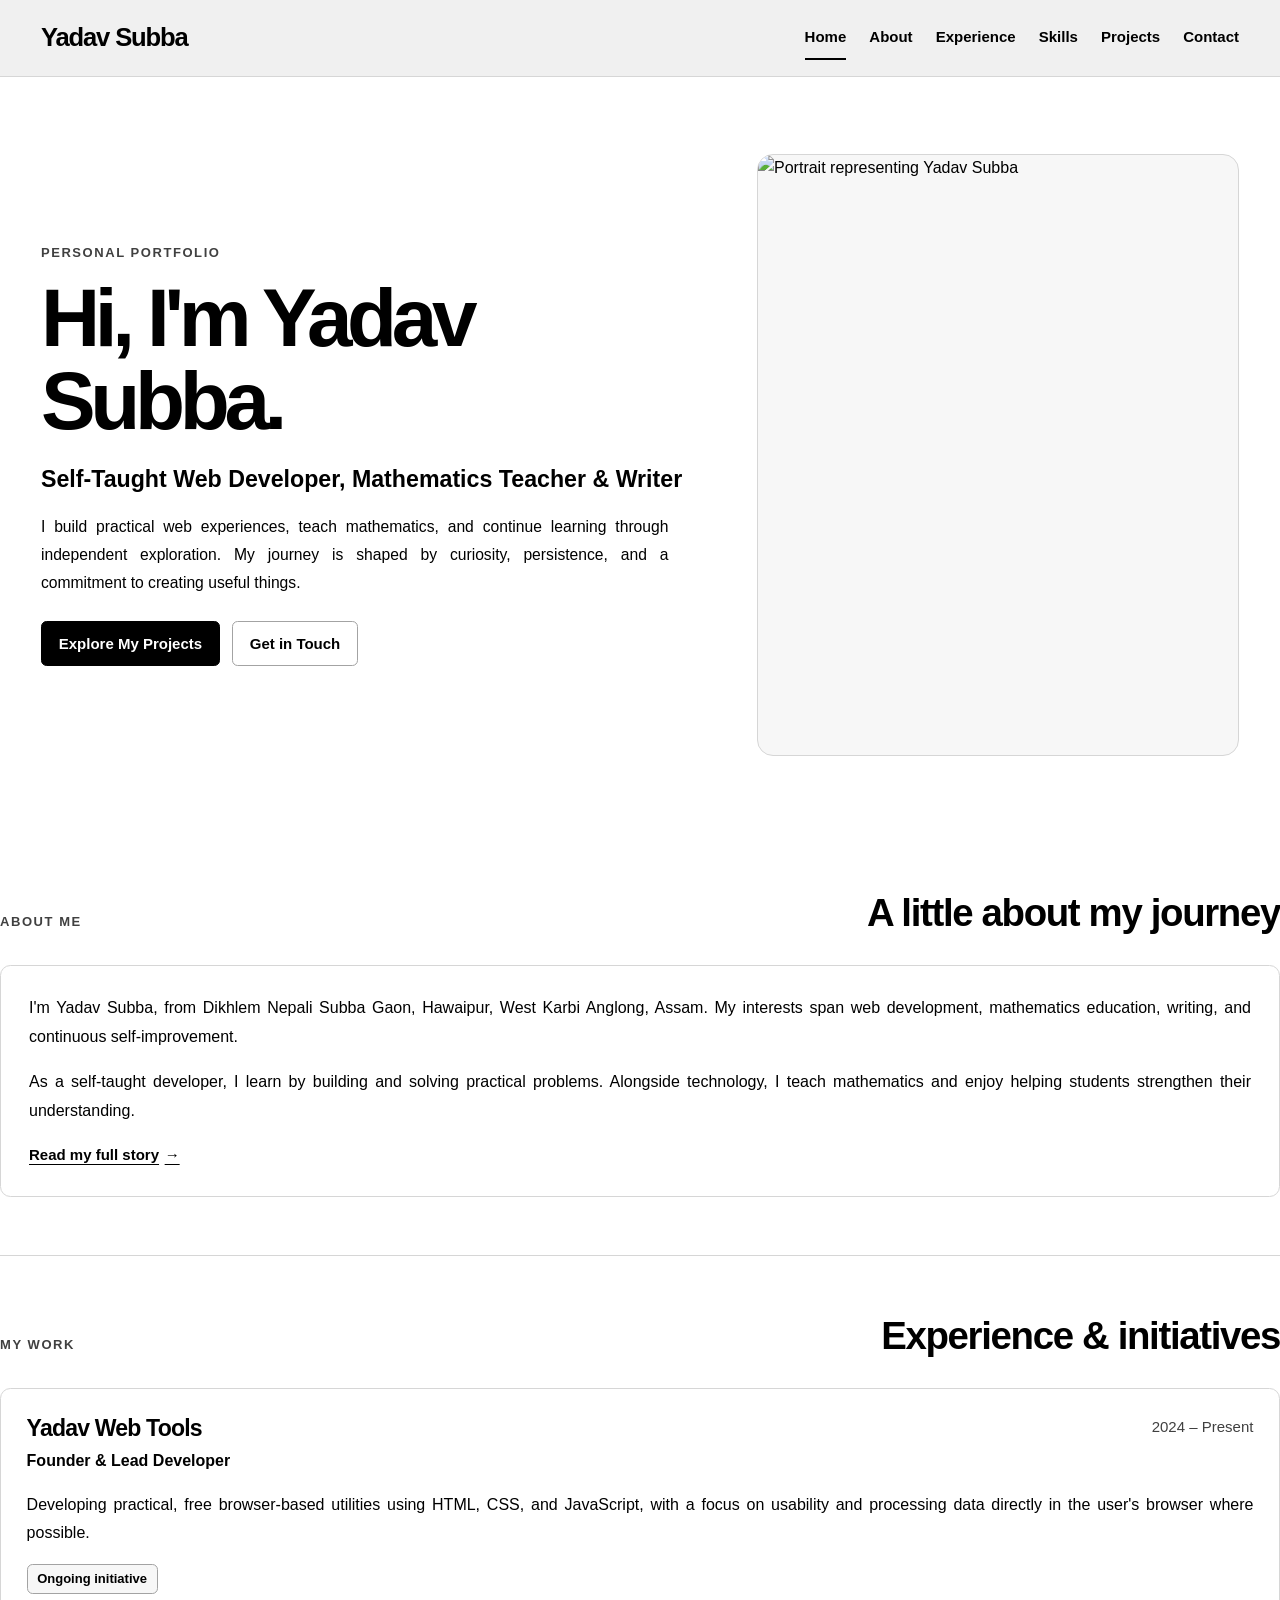
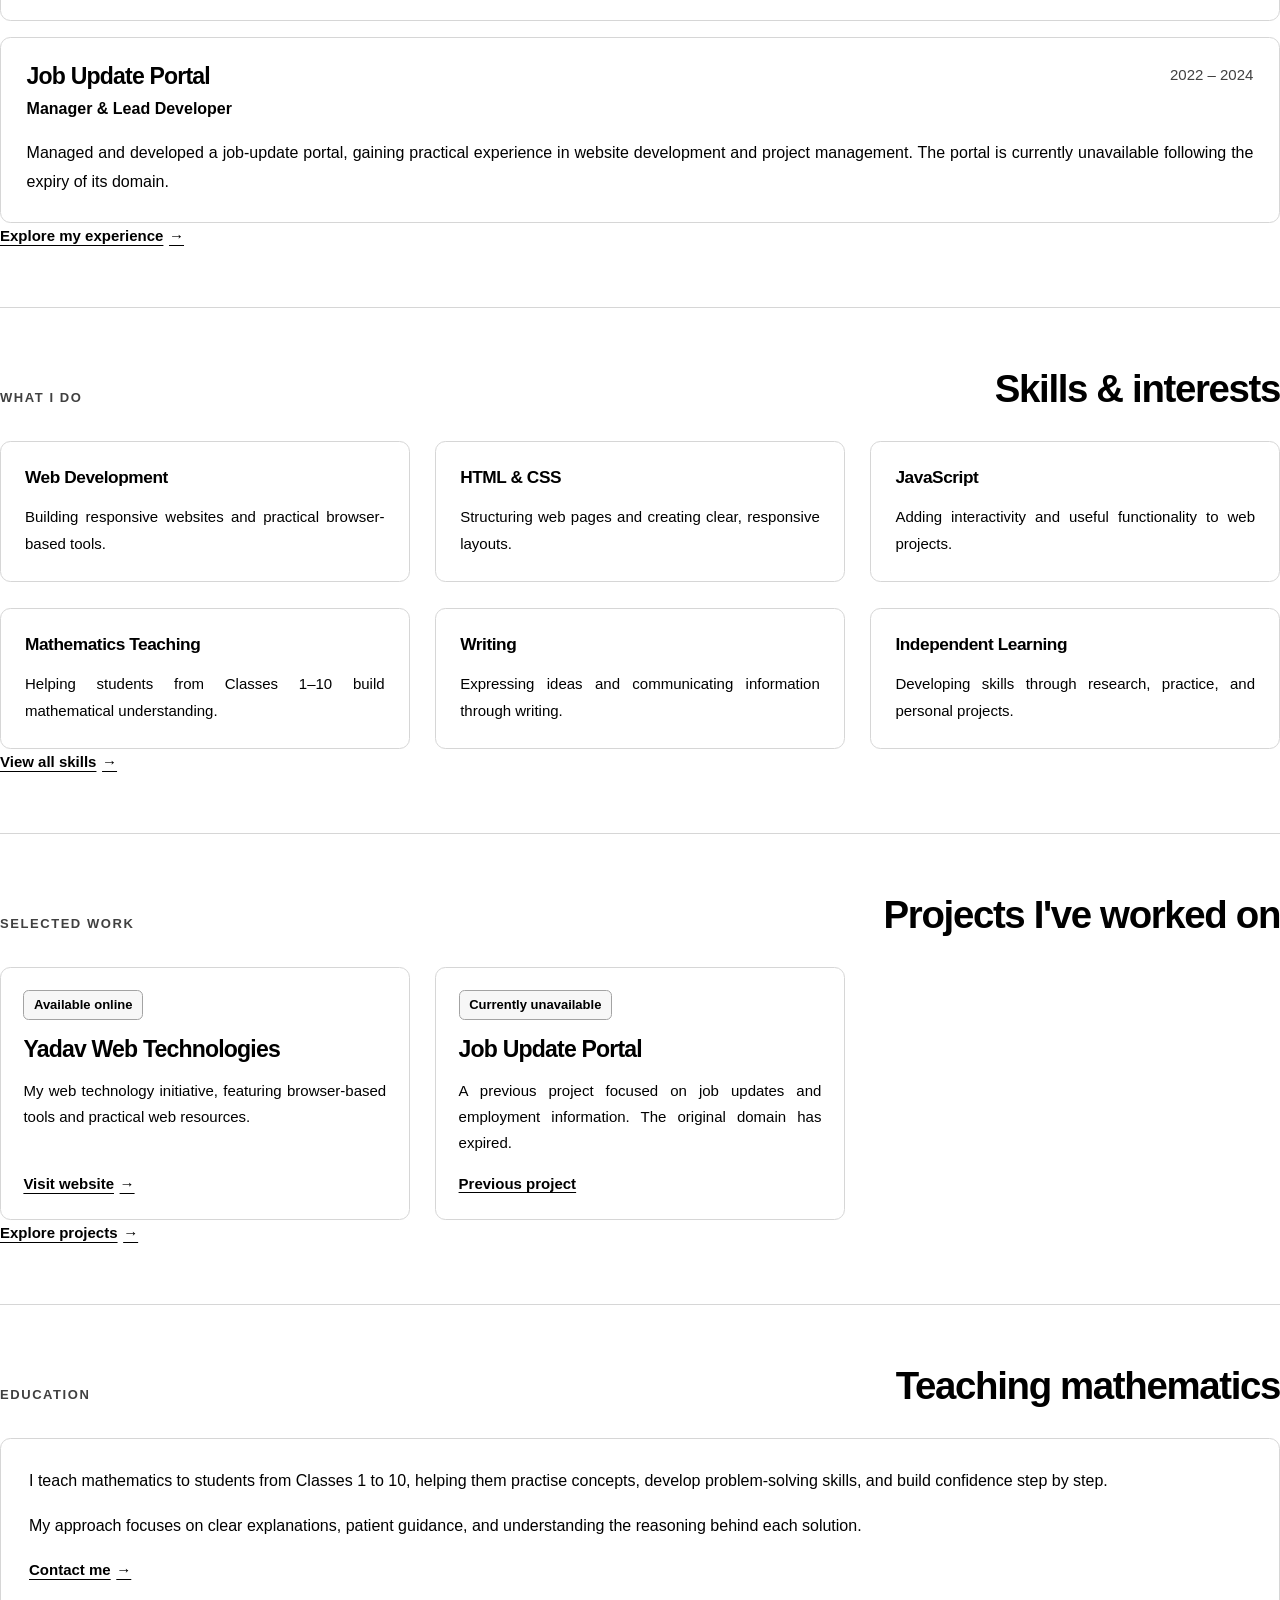
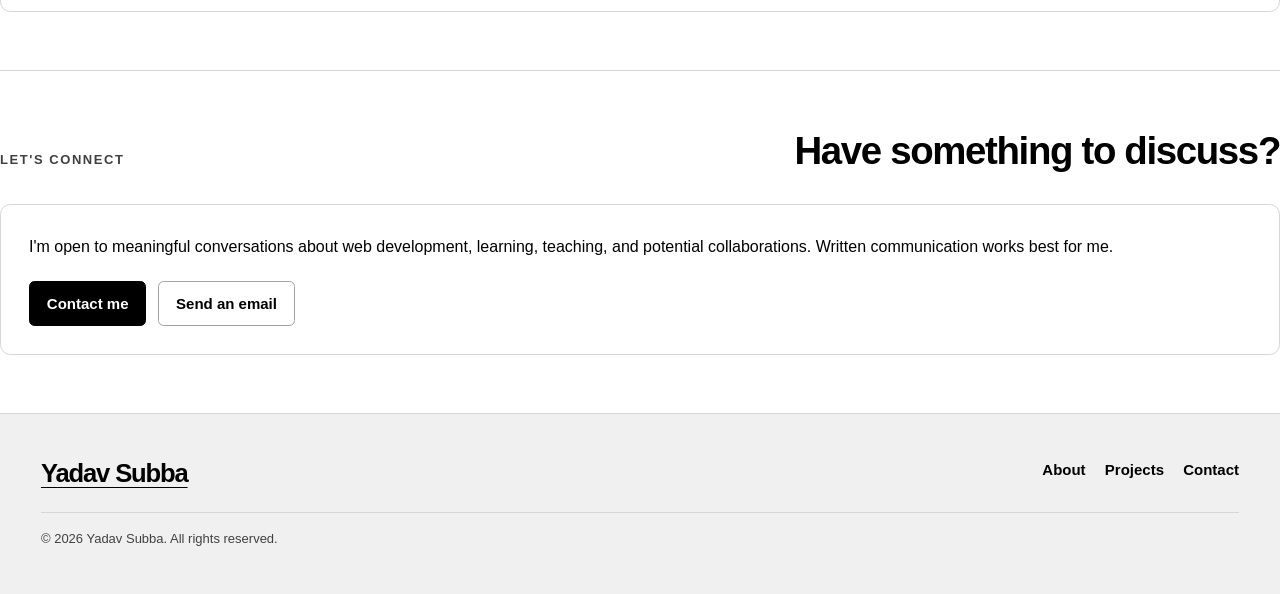
==== commit 0c809831: "Update index.html" ====
--- a/index.html
+++ b/index.html
@@ -1,25 +1,39 @@
+
 <!DOCTYPE html>
 <html lang="en">
 <head>
   <meta charset="UTF-8">
   <meta name="viewport" content="width=device-width, initial-scale=1.0">
 
-  <title>Yadav Subba | Web Developer & Mathematics Teacher</title>
+  <title>Yadav Subba | Web Developer, Mathematics Teacher & Writer</title>
+
   <meta
     name="description"
-    content="Explore the portfolio of Yadav Subba, a self-taught web developer and mathematics teacher from Assam, India. Discover experience, skills, projects and contact information."
-  >
+    content="Explore the personal portfolio of Yadav Subba, a self-taught web developer, mathematics teacher, and writer from West Karbi Anglong, Assam."
+  >
+
+  <meta
+    name="keywords"
+    content="Yadav Subba, web developer Assam, self-taught developer, mathematics teacher, frontend developer, writer, West Karbi Anglong"
+  >
+
   <meta name="author" content="Yadav Subba">
-  <meta name="robots" content="index, follow, max-image-preview:large">
+  <meta name="robots" content="index, follow">
   <meta name="theme-color" content="#FFFFFF">
 
-  <link rel="canonical" href="https://yadav150.github.io/yadav-subba/">
+  <link
+    rel="canonical"
+    href="https://yadav150.github.io/yadav-subba/"
+  >
+
+  <link rel="icon" href="assets/favicon.svg" type="image/svg+xml">
+  <link rel="stylesheet" href="style.css">
 
   <meta property="og:type" content="website">
   <meta property="og:title" content="Yadav Subba | Personal Portfolio">
   <meta
     property="og:description"
-    content="Explore Yadav Subba's web development, teaching experience, skills and projects."
+    content="Web development, mathematics teaching, and creative work by Yadav Subba."
   >
   <meta
     property="og:url"
@@ -29,29 +43,16 @@
     property="og:image"
     content="https://i.postimg.cc/CL4prhp1/Untitled-design.png"
   >
-  <meta property="og:image:alt" content="Portrait of Yadav Subba">
 
   <meta name="twitter:card" content="summary_large_image">
   <meta name="twitter:title" content="Yadav Subba | Personal Portfolio">
   <meta
     name="twitter:description"
-    content="Web development, teaching, skills and projects by Yadav Subba."
-  >
-  <meta
-    name="twitter:image"
-    content="https://i.postimg.cc/CL4prhp1/Untitled-design.png"
-  >
-
-  <link rel="preconnect" href="https://i.postimg.cc">
-
-  <link rel="stylesheet" href="style.css">
-  <script src="script.js" defer></script>
+    content="Discover the work, skills, experience, and journey of Yadav Subba."
+  >
 </head>
 
 <body>
-  <a class="skip-link" href="#main-content">Skip to main content</a>
-
-  <!-- Shared website header -->
   <header class="site-header">
     <div class="header-inner">
       <a class="site-title" href="index.html" aria-label="Yadav Subba home">
@@ -62,12 +63,12 @@
         class="hamburger"
         type="button"
         aria-label="Open navigation menu"
+        aria-expanded="false"
         aria-controls="primary-navigation"
-        aria-expanded="false"
       >
-        <span class="hamburger-line" aria-hidden="true"></span>
-        <span class="hamburger-line" aria-hidden="true"></span>
-        <span class="hamburger-line" aria-hidden="true"></span>
+        <span class="hamburger-line"></span>
+        <span class="hamburger-line"></span>
+        <span class="hamburger-line"></span>
       </button>
 
       <nav
@@ -81,36 +82,41 @@
           <li><a href="experience.html">Experience</a></li>
           <li><a href="skills.html">Skills</a></li>
           <li><a href="projects.html">Projects</a></li>
-          <li><a href="index.html#teaching">Teaching</a></li>
           <li><a href="contact.html">Contact</a></li>
         </ul>
       </nav>
     </div>
   </header>
 
-  <main id="main-content">
-    <!-- Hero -->
-    <section class="hero-section" id="home" aria-labelledby="hero-title">
+  <main>
+    <section class="hero-section" aria-labelledby="hero-title">
       <div class="hero-container">
         <div class="hero-content">
-          <p class="hero-eyebrow">Personal Portfolio</p>
-
-          <h1 class="hero-title" id="hero-title">Yadav Subba</h1>
+          <p class="hero-eyebrow">PERSONAL PORTFOLIO</p>
+
+          <h1 class="hero-title" id="hero-title">
+            Hi, I'm Yadav Subba.
+          </h1>
 
           <p class="hero-tagline">
-            Web Developer, Mathematics Teacher &amp; Lifelong Learner
+            Self-Taught Web Developer, Mathematics Teacher &amp; Writer
           </p>
 
           <p class="hero-description">
-            I am a self-taught web developer with an interest in building
-            responsive, accessible and practical web experiences. Alongside
-            web development, I teach mathematics and continue developing my
-            technical and communication skills.
+            I build practical web experiences, teach mathematics, and
+            continue learning through independent exploration. My journey
+            is shaped by curiosity, persistence, and a commitment to
+            creating useful things.
           </p>
 
           <div class="hero-actions">
-            <a class="btn" href="projects.html">Explore My Projects</a>
-            <a class="btn btn-secondary" href="contact.html">Contact Me</a>
+            <a class="btn" href="projects.html">
+              Explore My Projects
+            </a>
+
+            <a class="btn btn-secondary" href="contact.html">
+              Get in Touch
+            </a>
           </div>
         </div>
 
@@ -118,464 +124,267 @@
           <img
             class="hero-image"
             src="https://i.postimg.cc/CL4prhp1/Untitled-design.png"
-            alt="Portrait of Yadav Subba"
-            width="600"
-            height="750"
+            alt="Portrait representing Yadav Subba"
+            width="480"
+            height="480"
             fetchpriority="high"
-            decoding="async"
           >
         </div>
       </div>
     </section>
 
-    <!-- About preview -->
-    <section
-      class="section"
-      id="about-summary"
-      aria-labelledby="about-heading"
-    >
-      <div class="container">
-        <div class="section-title-bar">
-          <p class="section-eyebrow">Introduction</p>
-          <h2 id="about-heading">About Me</h2>
-        </div>
-
-        <div class="section-body">
-          <div class="content-box">
-            <p>
-              My interests include frontend development, usable website
-              interfaces, problem-solving and mathematics education. I aim
-              to create digital experiences that are straightforward to
-              navigate, readable across screen sizes and useful to the
-              people who use them.
-            </p>
-
-            <p>
-              My background also includes English Honours studies and
-              teaching mathematics to students in Classes 1–10. These
-              experiences support my interest in clear communication,
-              structured learning and practical problem-solving.
-            </p>
-
-            <a class="read-more" href="about.html">
-              Read more about me
-              <svg
-                class="link-icon"
-                viewBox="0 0 24 24"
-                width="18"
-                height="18"
-                fill="none"
-                aria-hidden="true"
+    <section class="section" id="about-preview" aria-labelledby="about-title">
+      <div class="section-title-bar">
+        <p class="section-eyebrow">ABOUT ME</p>
+        <h2 class="section-title" id="about-title">A little about my journey</h2>
+      </div>
+
+      <div class="section-body">
+        <div class="content-box">
+          <p>
+            I'm Yadav Subba, from Dikhlem Nepali Subba Gaon,
+            Hawaipur, West Karbi Anglong, Assam. My interests span
+            web development, mathematics education, writing, and
+            continuous self-improvement.
+          </p>
+
+          <p>
+            As a self-taught developer, I learn by building and solving
+            practical problems. Alongside technology, I teach mathematics
+            and enjoy helping students strengthen their understanding.
+          </p>
+
+          <a class="read-more" href="about.html">
+            Read my full story
+            <span aria-hidden="true">→</span>
+          </a>
+        </div>
+      </div>
+    </section>
+
+    <section class="section" id="experience" aria-labelledby="experience-title">
+      <div class="section-title-bar">
+        <p class="section-eyebrow">MY WORK</p>
+        <h2 class="section-title" id="experience-title">Experience &amp; initiatives</h2>
+      </div>
+
+      <div class="section-body">
+        <article class="experience-card">
+          <div class="experience-card-header">
+            <div>
+              <h3 class="exp-title">Yadav Web Tools</h3>
+              <p class="exp-role">Founder &amp; Lead Developer</p>
+            </div>
+
+            <p class="exp-duration">2024 – Present</p>
+          </div>
+
+          <p class="exp-description">
+            Developing practical, free browser-based utilities using
+            HTML, CSS, and JavaScript, with a focus on usability and
+            processing data directly in the user's browser where possible.
+          </p>
+
+          <p class="exp-current">Ongoing initiative</p>
+        </article>
+
+        <article class="experience-card">
+          <div class="experience-card-header">
+            <div>
+              <h3 class="exp-title">Job Update Portal</h3>
+              <p class="exp-role">Manager &amp; Lead Developer</p>
+            </div>
+
+            <p class="exp-duration">2022 – 2024</p>
+          </div>
+
+          <p class="exp-description">
+            Managed and developed a job-update portal, gaining practical
+            experience in website development and project management.
+            The portal is currently unavailable following the expiry of
+            its domain.
+          </p>
+        </article>
+
+        <a class="read-more" href="experience.html">
+          Explore my experience
+          <span aria-hidden="true">→</span>
+        </a>
+      </div>
+    </section>
+
+    <section class="section" id="skills" aria-labelledby="skills-title">
+      <div class="section-title-bar">
+        <p class="section-eyebrow">WHAT I DO</p>
+        <h2 class="section-title" id="skills-title">Skills &amp; interests</h2>
+      </div>
+
+      <div class="section-body">
+        <div class="skills-grid">
+          <article class="skill-card">
+            <h3 class="skill-name">Web Development</h3>
+            <p class="skill-desc">
+              Building responsive websites and practical browser-based tools.
+            </p>
+          </article>
+
+          <article class="skill-card">
+            <h3 class="skill-name">HTML &amp; CSS</h3>
+            <p class="skill-desc">
+              Structuring web pages and creating clear, responsive layouts.
+            </p>
+          </article>
+
+          <article class="skill-card">
+            <h3 class="skill-name">JavaScript</h3>
+            <p class="skill-desc">
+              Adding interactivity and useful functionality to web projects.
+            </p>
+          </article>
+
+          <article class="skill-card">
+            <h3 class="skill-name">Mathematics Teaching</h3>
+            <p class="skill-desc">
+              Helping students from Classes 1–10 build mathematical understanding.
+            </p>
+          </article>
+
+          <article class="skill-card">
+            <h3 class="skill-name">Writing</h3>
+            <p class="skill-desc">
+              Expressing ideas and communicating information through writing.
+            </p>
+          </article>
+
+          <article class="skill-card">
+            <h3 class="skill-name">Independent Learning</h3>
+            <p class="skill-desc">
+              Developing skills through research, practice, and personal projects.
+            </p>
+          </article>
+        </div>
+
+        <a class="read-more" href="skills.html">
+          View all skills
+          <span aria-hidden="true">→</span>
+        </a>
+      </div>
+    </section>
+
+    <section class="section" id="projects" aria-labelledby="projects-title">
+      <div class="section-title-bar">
+        <p class="section-eyebrow">SELECTED WORK</p>
+        <h2 class="section-title" id="projects-title">Projects I've worked on</h2>
+      </div>
+
+      <div class="section-body">
+        <div class="projects-grid">
+          <article class="project-card">
+            <div class="project-card-content">
+              <p class="project-status">Available online</p>
+              <h3 class="project-name">Yadav Web Technologies</h3>
+              <p class="project-desc">
+                My web technology initiative, featuring browser-based
+                tools and practical web resources.
+              </p>
+              <a
+                class="read-more"
+                href="https://yadavwebtechnologies-softwares.github.io/yadavwebtechnologies/"
+                target="_blank"
+                rel="noopener noreferrer"
               >
-                <path
-                  d="M5 12h14M13 5l7 7-7 7"
-                  stroke="currentColor"
-                  stroke-width="1.7"
-                  stroke-linecap="round"
-                  stroke-linejoin="round"
-                />
-              </svg>
+                Visit website
+                <span aria-hidden="true">→</span>
+              </a>
+            </div>
+          </article>
+
+          <article class="project-card">
+            <div class="project-card-content">
+              <p class="project-status">Currently unavailable</p>
+              <h3 class="project-name">Job Update Portal</h3>
+              <p class="project-desc">
+                A previous project focused on job updates and employment
+                information. The original domain has expired.
+              </p>
+              <span class="project-link-label">
+                Previous project
+              </span>
+            </div>
+          </article>
+        </div>
+
+        <a class="read-more" href="projects.html">
+          Explore projects
+          <span aria-hidden="true">→</span>
+        </a>
+      </div>
+    </section>
+
+    <section class="section" id="teaching" aria-labelledby="teaching-title">
+      <div class="section-title-bar">
+        <p class="section-eyebrow">EDUCATION</p>
+        <h2 class="section-title" id="teaching-title">Teaching mathematics</h2>
+      </div>
+
+      <div class="section-body">
+        <div class="content-box">
+          <p>
+            I teach mathematics to students from Classes 1 to 10, helping
+            them practise concepts, develop problem-solving skills, and
+            build confidence step by step.
+          </p>
+
+          <p>
+            My approach focuses on clear explanations, patient guidance,
+            and understanding the reasoning behind each solution.
+          </p>
+
+          <a class="read-more" href="contact.html">
+            Contact me
+            <span aria-hidden="true">→</span>
+          </a>
+        </div>
+      </div>
+    </section>
+
+    <section class="section" id="contact-preview" aria-labelledby="contact-title">
+      <div class="section-title-bar">
+        <p class="section-eyebrow">LET'S CONNECT</p>
+        <h2 class="section-title" id="contact-title">Have something to discuss?</h2>
+      </div>
+
+      <div class="section-body">
+        <div class="content-box">
+          <p>
+            I'm open to meaningful conversations about web development,
+            learning, teaching, and potential collaborations. Written
+            communication works best for me.
+          </p>
+
+          <div class="contact-actions">
+            <a class="btn" href="contact.html">Contact me</a>
+
+            <a
+              class="btn btn-secondary"
+              href="mailto:yadavsubba2003@gmail.com"
+            >
+              Send an email
             </a>
           </div>
         </div>
       </div>
     </section>
-
-    <!-- Experience preview -->
-    <section
-      class="section"
-      id="experience-summary"
-      aria-labelledby="experience-heading"
-    >
-      <div class="container">
-        <div class="section-title-bar">
-          <p class="section-eyebrow">Background</p>
-          <h2 id="experience-heading">Experience</h2>
-        </div>
-
-        <div class="section-body">
-          <article class="experience-card">
-            <div class="experience-card-header">
-              <div>
-                <h3 class="exp-title">Skill2Job</h3>
-                <p class="exp-role">Web-related work</p>
-              </div>
-              <p class="exp-duration">2022–2024</p>
-            </div>
-
-            <p class="exp-description">
-              Experience associated with Skill2Job during the period from
-              2022 to 2024.
-            </p>
-
-            <a
-              class="read-more"
-              href="https://skill2job.site/"
-              target="_blank"
-              rel="noopener noreferrer"
-            >
-              Visit Skill2Job
-              <svg
-                class="link-icon"
-                viewBox="0 0 24 24"
-                width="18"
-                height="18"
-                fill="none"
-                aria-hidden="true"
-              >
-                <path
-                  d="M14 4h6v6M20 4l-9 9M18 13v6a1 1 0 0 1-1 1H5a1 1 0 0 1-1-1V7a1 1 0 0 1 1-1h6"
-                  stroke="currentColor"
-                  stroke-width="1.7"
-                  stroke-linecap="round"
-                  stroke-linejoin="round"
-                />
-              </svg>
-            </a>
-          </article>
-
-          <article class="experience-card">
-            <div class="experience-card-header">
-              <div>
-                <h3 class="exp-title">Yadav Web Tools</h3>
-                <p class="exp-role">Web tools and development</p>
-              </div>
-              <p class="exp-duration">2024–Present</p>
-            </div>
-
-            <p class="exp-description">
-              Ongoing work associated with Yadav Web Tools, with an interest
-              in creating useful web-based tools and practical online
-              experiences.
-            </p>
-          </article>
-
-          <a class="read-more section-link" href="experience.html">
-            View experience details
-            <svg
-              class="link-icon"
-              viewBox="0 0 24 24"
-              width="18"
-              height="18"
-              fill="none"
-              aria-hidden="true"
-            >
-              <path
-                d="M5 12h14M13 5l7 7-7 7"
-                stroke="currentColor"
-                stroke-width="1.7"
-                stroke-linecap="round"
-                stroke-linejoin="round"
-              />
-            </svg>
-          </a>
-        </div>
-      </div>
-    </section>
-
-    <!-- Skills preview -->
-    <section class="section" id="skills-summary" aria-labelledby="skills-heading">
-      <div class="container">
-        <div class="section-title-bar">
-          <p class="section-eyebrow">What I Work With</p>
-          <h2 id="skills-heading">Skills</h2>
-        </div>
-
-        <div class="skills-grid">
-          <article class="skill-card">
-            <h3 class="skill-name">HTML</h3>
-            <p class="skill-desc">
-              Structuring web pages with semantic and meaningful markup.
-            </p>
-          </article>
-
-          <article class="skill-card">
-            <h3 class="skill-name">CSS</h3>
-            <p class="skill-desc">
-              Styling responsive interfaces with consistent layouts,
-              typography and spacing.
-            </p>
-          </article>
-
-          <article class="skill-card">
-            <h3 class="skill-name">JavaScript</h3>
-            <p class="skill-desc">
-              Adding interactive behavior and useful functionality to web
-              interfaces.
-            </p>
-          </article>
-
-          <article class="skill-card">
-            <h3 class="skill-name">Responsive Design</h3>
-            <p class="skill-desc">
-              Creating layouts that adapt to mobile, tablet and desktop
-              screens.
-            </p>
-          </article>
-
-          <article class="skill-card">
-            <h3 class="skill-name">Accessibility</h3>
-            <p class="skill-desc">
-              Improving navigation, readability and keyboard usability.
-            </p>
-          </article>
-
-          <article class="skill-card">
-            <h3 class="skill-name">Mathematics &amp; Communication</h3>
-            <p class="skill-desc">
-              Applying structured thinking and clear explanations when
-              working through problems and teaching.
-            </p>
-          </article>
-        </div>
-
-        <a class="read-more section-link" href="skills.html">
-          Explore all skills
-          <svg
-            class="link-icon"
-            viewBox="0 0 24 24"
-            width="18"
-            height="18"
-            fill="none"
-            aria-hidden="true"
-          >
-            <path
-              d="M5 12h14M13 5l7 7-7 7"
-              stroke="currentColor"
-              stroke-width="1.7"
-              stroke-linecap="round"
-              stroke-linejoin="round"
-            />
-          </svg>
-        </a>
-      </div>
-    </section>
-
-    <!-- Projects preview -->
-    <section
-      class="section"
-      id="projects-summary"
-      aria-labelledby="projects-heading"
-    >
-      <div class="container">
-        <div class="section-title-bar">
-          <p class="section-eyebrow">Selected Work</p>
-          <h2 id="projects-heading">Projects &amp; Websites</h2>
-        </div>
-
-        <div class="projects-grid">
-          <article class="project-card">
-            <h3 class="project-name">Skill2Job</h3>
-            <p class="project-desc">
-              An online platform associated with my earlier web-related work.
-            </p>
-            <a
-              class="project-link-label"
-              href="https://skill2job.site/"
-              target="_blank"
-              rel="noopener noreferrer"
-            >
-              Visit website
-              <svg
-                class="link-icon"
-                viewBox="0 0 24 24"
-                width="18"
-                height="18"
-                fill="none"
-                aria-hidden="true"
-              >
-                <path
-                  d="M14 4h6v6M20 4l-9 9M18 13v6a1 1 0 0 1-1 1H5a1 1 0 0 1-1-1V7a1 1 0 0 1 1-1h6"
-                  stroke="currentColor"
-                  stroke-width="1.7"
-                  stroke-linecap="round"
-                  stroke-linejoin="round"
-                />
-              </svg>
-            </a>
-          </article>
-
-          <article class="project-card">
-            <h3 class="project-name">Accessibility Tool</h3>
-            <p class="project-desc">
-              A dedicated portfolio tool for exploring accessibility-related
-              functionality.
-            </p>
-            <a
-              class="project-link-label"
-              href="tools/accessibility-tool/index.html"
-            >
-              Open tool
-              <svg
-                class="link-icon"
-                viewBox="0 0 24 24"
-                width="18"
-                height="18"
-                fill="none"
-                aria-hidden="true"
-              >
-                <path
-                  d="M5 12h14M13 5l7 7-7 7"
-                  stroke="currentColor"
-                  stroke-width="1.7"
-                  stroke-linecap="round"
-                  stroke-linejoin="round"
-                />
-              </svg>
-            </a>
-          </article>
-
-          <article class="project-card">
-            <h3 class="project-name">Yadav Web Technologies</h3>
-            <p class="project-desc">
-              My related business website for web technology services. This
-              is a separate website and is not the branding of this personal
-              portfolio.
-            </p>
-            <a
-              class="project-link-label"
-              href="https://yadavwebtechnologies-softwares.github.io/yadavwebtechnologies/"
-              target="_blank"
-              rel="noopener noreferrer"
-            >
-              Visit business website
-              <svg
-                class="link-icon"
-                viewBox="0 0 24 24"
-                width="18"
-                height="18"
-                fill="none"
-                aria-hidden="true"
-              >
-                <path
-                  d="M14 4h6v6M20 4l-9 9M18 13v6a1 1 0 0 1-1 1H5a1 1 0 0 1-1-1V7a1 1 0 0 1 1-1h6"
-                  stroke="currentColor"
-                  stroke-width="1.7"
-                  stroke-linecap="round"
-                  stroke-linejoin="round"
-                />
-              </svg>
-            </a>
-          </article>
-        </div>
-
-        <a class="read-more section-link" href="projects.html">
-          View all projects
-          <svg
-            class="link-icon"
-            viewBox="0 0 24 24"
-            width="18"
-            height="18"
-            fill="none"
-            aria-hidden="true"
-          >
-            <path
-              d="M5 12h14M13 5l7 7-7 7"
-              stroke="currentColor"
-              stroke-width="1.7"
-              stroke-linecap="round"
-              stroke-linejoin="round"
-            />
-          </svg>
-        </a>
-      </div>
-    </section>
-
-    <!-- Teaching -->
-    <section class="section" id="teaching" aria-labelledby="teaching-heading">
-      <div class="container">
-        <div class="section-title-bar">
-          <p class="section-eyebrow">Education</p>
-          <h2 id="teaching-heading">Teaching Mathematics</h2>
-        </div>
-
-        <div class="content-box">
-          <p>
-            I teach mathematics to students in Classes 1–10. My teaching
-            approach focuses on explaining concepts clearly, building
-            understanding step by step and helping students practise
-            problem-solving.
-          </p>
-        </div>
-      </div>
-    </section>
-
-    <!-- Contact preview -->
-    <section
-      class="section"
-      id="contact-summary"
-      aria-labelledby="contact-heading"
-    >
-      <div class="container">
-        <div class="section-title-bar">
-          <p class="section-eyebrow">Get in Touch</p>
-          <h2 id="contact-heading">Contact</h2>
-        </div>
-
-        <div class="content-box">
-          <p class="contact-intro">
-            For professional enquiries, website-related discussions or
-            collaboration, use the contact details below.
-          </p>
-
-          <dl class="contact-details">
-            <div>
-              <dt>Email</dt>
-              <dd>
-                <a href="mailto:yadavsubba2003@gmail.com">
-                  yadavsubba2003@gmail.com
-                </a>
-              </dd>
-            </div>
-
-            <div>
-              <dt>GitHub</dt>
-              <dd>
-                <a
-                  href="https://github.com/yadav150"
-                  target="_blank"
-                  rel="noopener noreferrer"
-                >
-                  github.com/yadav150
-                </a>
-              </dd>
-            </div>
-
-            <div>
-              <dt>Location</dt>
-              <dd>West Karbi Anglong, Assam, India</dd>
-            </div>
-          </dl>
-
-          <div class="contact-actions">
-            <a class="btn" href="contact.html">Contact details</a>
-            <a
-              class="btn btn-secondary"
-              href="https://github.com/yadav150"
-              target="_blank"
-              rel="noopener noreferrer"
-            >
-              GitHub profile
-            </a>
-          </div>
-        </div>
-      </div>
-    </section>
   </main>
 
-  <!-- Shared website footer -->
   <footer class="site-footer">
     <div class="footer-inner">
       <a class="footer-brand" href="index.html">Yadav Subba</a>
 
       <nav class="footer-links" aria-label="Footer navigation">
-        <a href="index.html">Home</a>
         <a href="about.html">About</a>
-        <a href="experience.html">Experience</a>
-        <a href="skills.html">Skills</a>
         <a href="projects.html">Projects</a>
         <a href="contact.html">Contact</a>
-        <a href="service-terms.html">Service Terms</a>
       </nav>
 
       <p class="footer-copy">
@@ -584,5 +393,7 @@
       </p>
     </div>
   </footer>
+
+  <script src="script.js" defer></script>
 </body>
 </html>
--- a/style.css
+++ b/style.css
@@ -1,86 +1,118 @@
 /* =========================================================
-   YADAV SUBBA PORTFOLIO
-   Clean, Professional, Responsive Design
-   Palette: White, Near Black, Slate Grey
+   YADAV SUBBA — PORTFOLIO DESIGN SYSTEM
+   Full-width | Responsive | Accessible | Minimal
    ========================================================= */
 
-/* ---------- 1. RESET & DESIGN TOKENS ---------- */
+/* 1. DESIGN TOKENS */
 
 :root {
   color-scheme: light;
 
   --color-white: #FFFFFF;
-  --color-black: #171717;
-  --color-grey: #64748B;
-  --color-grey-dark: #475569;
-  --color-grey-light: #E5E7EB;
-  --color-grey-soft: #F8FAFC;
-  --color-border: #E2E8F0;
-
-  --font-primary: Arial, Helvetica, sans-serif;
-
-  --container-width: 1120px;
-  --header-height: 76px;
-
-  --radius-small: 8px;
-  --radius-medium: 14px;
-  --radius-large: 20px;
-
-  --shadow-soft: 0 8px 30px rgba(23, 23, 23, 0.05);
-  --shadow-hover: 0 14px 36px rgba(23, 23, 23, 0.09);
-
-  --transition-fast: 180ms ease;
-  --transition-smooth: 320ms ease;
-}
+  --color-black: #000000;
+  --color-text: #000000;
+  --color-muted: #404040;
+  --color-grey: #737373;
+  --color-border: #D6D6D6;
+  --color-border-strong: #A3A3A3;
+  --color-surface: #F7F7F7;
+  --color-header: #F0F0F0;
+  --color-footer: #F0F0F0;
+  --color-hover: #E5E5E5;
+  --color-focus: #525252;
+
+  --font-body: Arial, Helvetica, sans-serif;
+
+  --text-xs: 0.8125rem;
+  --text-sm: 0.9375rem;
+  --text-base: 1rem;
+  --text-lg: 1.125rem;
+  --text-xl: 1.375rem;
+
+  --heading-sm: clamp(1.25rem, 1.8vw, 1.65rem);
+  --heading-md: clamp(1.75rem, 3vw, 2.5rem);
+  --heading-lg: clamp(2.25rem, 5vw, 4.25rem);
+
+  --brand-size: clamp(1.35rem, 2vw, 1.85rem);
+  --hero-size: clamp(2.4rem, 6.4vw, 5.5rem);
+
+  --space-1: 0.375rem;
+  --space-2: 0.625rem;
+  --space-3: 0.875rem;
+  --space-4: 1rem;
+  --space-5: 1.25rem;
+  --space-6: 1.5rem;
+  --space-8: 2rem;
+  --space-10: 2.5rem;
+  --space-12: 3rem;
+  --space-16: 4rem;
+
+  --page-gutter: clamp(1rem, 3.2vw, 3.5rem);
+  --content-gap: clamp(1rem, 2vw, 1.75rem);
+
+  --radius-sm: 0.35rem;
+  --radius-md: 0.65rem;
+  --radius-lg: 1rem;
+
+  --border-width: 1px;
+  --transition-fast: 160ms ease;
+  --transition-normal: 240ms ease;
+
+  --header-height: 4.75rem;
+}
+
+
+/* 2. RESET AND GLOBAL RULES */
 
 * {
   box-sizing: border-box;
 }
 
 html {
+  width: 100%;
+  min-height: 100%;
   scroll-behavior: smooth;
-  scroll-padding-top: calc(var(--header-height) + 20px);
+  scroll-padding-top: calc(var(--header-height) + 1rem);
+  -webkit-text-size-adjust: 100%;
+  text-size-adjust: 100%;
 }
 
 body {
+  width: 100%;
+  min-height: 100vh;
   margin: 0;
-  background: var(--color-white);
-  color: var(--color-black);
-  font-family: var(--font-primary);
-  font-size: 16px;
-  line-height: 1.75;
+  overflow-x: clip;
+
+  background-color: var(--color-white);
+  color: var(--color-text);
+
+  font-family: var(--font-body);
+  font-size: var(--text-base);
+  line-height: 1.65;
+  font-weight: 400;
+
   -webkit-font-smoothing: antialiased;
   text-rendering: optimizeLegibility;
 }
 
-body,
+img,
+picture,
+video,
+canvas,
+svg {
+  max-width: 100%;
+}
+
+img,
+picture,
+video {
+  display: block;
+}
+
 button,
 input,
 textarea,
 select {
-  font-family: var(--font-primary);
-}
-
-img,
-svg {
-  display: block;
-  max-width: 100%;
-}
-
-img {
-  height: auto;
-}
-
-a {
-  color: inherit;
-  text-decoration: none;
-  transition:
-    color var(--transition-fast),
-    opacity var(--transition-fast);
-}
-
-button {
-  color: inherit;
   font: inherit;
 }
 
@@ -89,77 +121,146 @@
   -webkit-tap-highlight-color: transparent;
 }
 
-button:focus-visible,
-a:focus-visible {
-  outline: 2px solid var(--color-grey);
+button {
+  color: inherit;
+}
+
+a {
+  color: var(--color-text);
+  text-decoration-thickness: 1px;
+  text-underline-offset: 0.2em;
+}
+
+a:hover {
+  text-decoration-thickness: 2px;
+}
+
+p,
+h1,
+h2,
+h3,
+h4,
+h5,
+h6 {
+  margin-top: 0;
+}
+
+p {
+  margin-bottom: 1rem;
+}
+
+p:last-child {
+  margin-bottom: 0;
+}
+
+h1,
+h2,
+h3,
+h4,
+h5,
+h6 {
+  color: var(--color-black);
+  font-weight: 700;
+  line-height: 1.2;
+  letter-spacing: -0.035em;
+  overflow-wrap: break-word;
+}
+
+ul,
+ol {
+  padding-left: 1.4rem;
+}
+
+::selection {
+  background-color: var(--color-black);
+  color: var(--color-white);
+}
+
+:focus-visible {
+  outline: 2px solid var(--color-focus);
   outline-offset: 4px;
 }
 
-::selection {
-  background: var(--color-black);
-  color: var(--color-white);
-}
-
-/* ---------- 2. GLOBAL LAYOUT ---------- */
+
+/* 3. FULL-WIDTH LAYOUT */
+
+#main-content,
+main,
+.site-header,
+.site-footer {
+  width: 100%;
+  max-width: none;
+}
 
 .container,
 .header-inner,
-.hero-container,
-.footer-inner {
-  width: min(var(--container-width), calc(100% - 48px));
-  margin-inline: auto;
-}
-
-section {
-  scroll-margin-top: calc(var(--header-height) + 24px);
+.footer-inner,
+.hero-container {
+  width: 100%;
+  max-width: none;
+  margin-inline: 0;
+  padding-inline: var(--page-gutter);
+}
+
+.container {
+  min-width: 0;
 }
 
 .section {
-  padding-block: 72px;
-}
-
-.section:nth-of-type(even) {
-  background: var(--color-grey-soft);
+  width: 100%;
+  padding-block: clamp(2.25rem, 4.5vw, 4rem);
+}
+
+.section + .section {
+  border-top: var(--border-width) solid var(--color-border);
+}
+
+.section-body {
+  width: 100%;
+  margin-top: var(--space-5);
 }
 
 .section-title-bar {
-  margin-bottom: 30px;
+  display: flex;
+  align-items: baseline;
+  justify-content: space-between;
+  gap: var(--space-4);
+  margin-bottom: var(--space-5);
 }
 
 .section-title-bar h2,
 .section-title-bar h3 {
-  margin: 0;
+  margin-bottom: 0;
+  font-size: var(--heading-md);
+}
+
+.section-eyebrow,
+.hero-eyebrow {
+  margin-bottom: var(--space-3);
+  color: var(--color-muted);
+  font-size: var(--text-xs);
+  font-weight: 700;
+  line-height: 1.4;
+  letter-spacing: 0.12em;
+  text-transform: uppercase;
+}
+
+
+/* 4. ACCESSIBILITY LINK */
+
+.skip-link {
+  position: absolute;
+  z-index: 1000;
+  top: 0.75rem;
+  left: var(--page-gutter);
+
+  padding: 0.7rem 1rem;
+  border: 1px solid var(--color-black);
+  border-radius: var(--radius-sm);
+
+  background-color: var(--color-white);
   color: var(--color-black);
-  font-size: clamp(1.65rem, 3vw, 2.2rem);
-  font-weight: 700;
-  line-height: 1.3;
-  letter-spacing: -0.045em;
-}
-
-.section-body {
-  width: 100%;
-  min-width: 0;
-}
-
-.content-box {
-  padding: 28px;
-  background: var(--color-white);
-  border: 1px solid var(--color-border);
-  border-radius: var(--radius-medium);
-  box-shadow: var(--shadow-soft);
-}
-
-/* ---------- 3. ACCESSIBILITY ---------- */
-
-.skip-link {
-  position: fixed;
-  z-index: 9999;
-  top: 12px;
-  left: 12px;
-  padding: 12px 18px;
-  background: var(--color-black);
-  color: var(--color-white);
-  border-radius: var(--radius-small);
+
   transform: translateY(-160%);
   transition: transform var(--transition-fast);
 }
@@ -168,37 +269,47 @@
   transform: translateY(0);
 }
 
-/* ---------- 4. HEADER & NAVIGATION ---------- */
+
+/* 5. HEADER AND BRANDING */
 
 .site-header {
-  position: sticky;
-  z-index: 1000;
-  top: 0;
-  background: rgba(255, 255, 255, 0.96);
+  position: relative;
+  z-index: 100;
+
+  background-color: var(--color-header);
   border-bottom: 1px solid var(--color-border);
-  backdrop-filter: blur(14px);
-  -webkit-backdrop-filter: blur(14px);
 }
 
 .header-inner {
   min-height: var(--header-height);
+
   display: flex;
   align-items: center;
   justify-content: space-between;
-  gap: 24px;
+  gap: var(--space-8);
 }
 
 .site-title {
+  display: inline-flex;
+  align-items: center;
   flex-shrink: 0;
+
   color: var(--color-black);
-  font-size: 1.1rem;
-  font-weight: 700;
-  letter-spacing: -0.035em;
+  font-size: var(--brand-size);
+  font-weight: 800;
+  line-height: 1.15;
+  letter-spacing: -0.045em;
+  text-decoration: none;
+}
+
+.site-title:hover {
+  text-decoration: none;
 }
 
 .primary-nav {
   display: flex;
   align-items: center;
+  margin-left: auto;
 }
 
 .nav-list {
@@ -206,643 +317,707 @@
   align-items: center;
   justify-content: flex-end;
   flex-wrap: wrap;
-  gap: 5px;
+  gap: clamp(0.75rem, 1.8vw, 1.65rem);
+
+  margin: 0;
   padding: 0;
-  margin: 0;
   list-style: none;
 }
 
 .nav-list a {
   display: inline-flex;
   align-items: center;
-  min-height: 42px;
-  padding: 8px 12px;
-  color: var(--color-grey-dark);
-  font-size: 0.9rem;
+  min-height: 2.75rem;
+
+  color: var(--color-black);
+  font-size: var(--text-sm);
   font-weight: 600;
-  border-radius: var(--radius-small);
+  text-decoration: none;
+
+  border-bottom: 2px solid transparent;
   transition:
-    color var(--transition-fast),
-    background var(--transition-fast);
+    border-color var(--transition-fast),
+    opacity var(--transition-fast);
 }
 
 .nav-list a:hover,
 .nav-list a[aria-current="page"] {
-  color: var(--color-black);
-  background: var(--color-grey-soft);
+  border-bottom-color: var(--color-black);
+}
+
+.nav-list a:focus-visible {
+  outline-offset: 2px;
 }
 
 .hamburger {
   display: none;
-  width: 44px;
-  height: 44px;
-  padding: 10px;
   align-items: center;
   justify-content: center;
   flex-direction: column;
   gap: 5px;
-  background: var(--color-white);
+
+  width: 2.75rem;
+  height: 2.75rem;
+  padding: 0;
+
   border: 1px solid var(--color-border);
-  border-radius: var(--radius-small);
+  border-radius: var(--radius-sm);
+  background-color: transparent;
   cursor: pointer;
 }
 
 .hamburger-line {
   display: block;
-  width: 20px;
+  width: 1.15rem;
   height: 2px;
-  background: var(--color-black);
-  border-radius: 2px;
+
+  background-color: var(--color-black);
   transition:
     transform var(--transition-fast),
     opacity var(--transition-fast);
 }
 
-/* ---------- 5. HERO SECTION ---------- */
+
+/* 6. HERO SECTION */
 
 .hero-section {
-  position: relative;
-  overflow: hidden;
-  padding-block: clamp(60px, 9vw, 112px);
-  background: var(--color-white);
+  width: 100%;
+  padding-block: clamp(2.5rem, 6vw, 5.5rem);
+  background-color: var(--color-white);
 }
 
 .hero-container {
   display: grid;
-  grid-template-columns: minmax(0, 1.35fr) minmax(240px, 0.65fr);
-  align-items: center;
-  gap: clamp(36px, 7vw, 88px);
-}
-
-.hero-content {
-  min-width: 0;
-  animation: fade-up 700ms ease both;
-}
-
+  grid-template-columns: minmax(0, 1.15fr) minmax(15rem, 0.85fr);
+  align-items: center;
+  gap: clamp(2rem, 5vw, 5.5rem);
+}
+
+.hero-content,
 .hero-text {
   min-width: 0;
 }
 
 .hero-title {
-  margin: 0 0 16px;
-  color: var(--color-black);
-  font-size: clamp(2.4rem, 5.6vw, 4.5rem);
+  margin-bottom: var(--space-5);
+  font-size: var(--hero-size);
+  line-height: 1.02;
   font-weight: 800;
-  line-height: 1.1;
   letter-spacing: -0.065em;
-  overflow-wrap: anywhere;
 }
 
 .hero-tagline {
-  margin: 0 0 18px;
-  color: var(--color-grey-dark);
-  font-size: clamp(1.05rem, 2vw, 1.35rem);
+  margin-bottom: var(--space-4);
+  font-size: clamp(1.1rem, 2vw, 1.45rem);
+  line-height: 1.45;
   font-weight: 600;
-  line-height: 1.5;
 }
 
 .hero-description {
-  max-width: 680px;
-  margin: 0;
-  color: var(--color-grey-dark);
-  font-size: 1rem;
-  line-height: 1.9;
+  max-width: 72ch;
+  margin-bottom: var(--space-6);
+
+  color: var(--color-text);
+  font-size: clamp(0.98rem, 1.1vw, 1.05rem);
+  line-height: 1.8;
   text-align: justify;
   text-justify: inter-word;
-  overflow-wrap: anywhere;
-}
-
-.hero-actions {
-  display: flex;
-  align-items: center;
-  flex-wrap: wrap;
-  gap: 12px;
-  margin-top: 30px;
 }
 
 .hero-image-wrapper {
   width: 100%;
-  max-width: 340px;
-  justify-self: end;
-  padding: 10px;
-  background: var(--color-white);
+  min-width: 0;
+  overflow: hidden;
+
   border: 1px solid var(--color-border);
-  border-radius: var(--radius-large);
-  box-shadow: var(--shadow-soft);
-  animation: fade-in 900ms ease both;
+  border-radius: var(--radius-lg);
+  background-color: var(--color-surface);
 }
 
 .hero-image {
   width: 100%;
+  height: auto;
   aspect-ratio: 4 / 5;
   object-fit: cover;
   object-position: center;
-  border-radius: calc(var(--radius-large) - 6px);
-}
-
-/* ---------- 6. BUTTONS ---------- */
+}
+
+.hero-actions {
+  display: flex;
+  align-items: center;
+  flex-wrap: wrap;
+  gap: 0.75rem;
+  margin-top: var(--space-5);
+}
+
+
+/* 7. BUTTONS AND ACTION LINKS */
 
 .btn {
   display: inline-flex;
   align-items: center;
   justify-content: center;
-  gap: 8px;
-  min-height: 46px;
-  padding: 11px 20px;
-  background: var(--color-black);
+  gap: 0.5rem;
+
+  min-height: 2.8rem;
+  padding: 0.72rem 1.05rem;
+
+  border: 1px solid var(--color-black);
+  border-radius: var(--radius-sm);
+
+  background-color: var(--color-black);
   color: var(--color-white);
-  border: 1px solid var(--color-black);
-  border-radius: var(--radius-small);
-  font-size: 0.94rem;
-  font-weight: 600;
-  line-height: 1.4;
+
+  font-size: var(--text-sm);
+  font-weight: 700;
+  line-height: 1.3;
   text-align: center;
+  text-decoration: none;
+
   cursor: pointer;
   transition:
-    background var(--transition-smooth),
-    color var(--transition-smooth),
-    border-color var(--transition-smooth),
-    transform var(--transition-smooth),
-    box-shadow var(--transition-smooth);
+    background-color var(--transition-fast),
+    color var(--transition-fast),
+    border-color var(--transition-fast),
+    transform var(--transition-fast);
 }
 
 .btn:hover {
-  background: var(--color-grey-dark);
-  border-color: var(--color-grey-dark);
+  background-color: #303030;
   color: var(--color-white);
-  transform: translateY(-2px);
-  box-shadow: var(--shadow-soft);
+  text-decoration: none;
 }
 
 .btn:active {
-  transform: translateY(0);
+  transform: translateY(1px);
 }
 
 .btn-secondary {
-  background: var(--color-white);
+  border-color: var(--color-border-strong);
+  background-color: var(--color-white);
   color: var(--color-black);
-  border-color: var(--color-border);
 }
 
 .btn-secondary:hover {
-  background: var(--color-grey-soft);
+  border-color: var(--color-black);
+  background-color: var(--color-hover);
   color: var(--color-black);
-  border-color: var(--color-grey);
-}
-
-/* ---------- 7. EXPERIENCE CARDS ---------- */
-
-.experience-card {
-  position: relative;
-  padding: 25px;
-  margin-bottom: 18px;
-  background: var(--color-white);
+}
+
+.read-more {
+  display: inline-flex;
+  align-items: center;
+  gap: 0.35rem;
+
+  color: var(--color-black);
+  font-size: var(--text-sm);
+  font-weight: 700;
+  text-decoration: underline;
+  text-underline-offset: 0.25em;
+}
+
+.read-more:hover {
+  text-decoration-thickness: 2px;
+}
+
+
+/* 8. GENERAL CONTENT */
+
+.content-box {
+  width: 100%;
+  min-width: 0;
+  padding: clamp(1.1rem, 2.5vw, 1.75rem);
+
   border: 1px solid var(--color-border);
-  border-radius: var(--radius-medium);
-  transition:
-    transform var(--transition-smooth),
-    box-shadow var(--transition-smooth),
-    border-color var(--transition-smooth);
-}
-
-.experience-card:last-child {
-  margin-bottom: 0;
-}
-
-.experience-card:hover {
-  transform: translateY(-3px);
-  border-color: #CBD5E1;
-  box-shadow: var(--shadow-hover);
-}
-
-.exp-title {
-  margin: 0 0 5px;
-  color: var(--color-black);
-  font-size: 1.2rem;
-  font-weight: 700;
-  line-height: 1.4;
-}
-
-.exp-role {
-  margin: 0 0 8px;
-  color: var(--color-grey-dark);
-  font-weight: 600;
-}
-
-.exp-duration {
-  display: inline-block;
-  margin-bottom: 14px;
-  padding: 4px 10px;
-  color: var(--color-grey-dark);
-  background: var(--color-grey-soft);
-  border: 1px solid var(--color-border);
-  border-radius: 999px;
-  font-size: 0.82rem;
-  line-height: 1.5;
-}
-
-.exp-description {
-  margin: 0;
-  color: var(--color-grey-dark);
+  border-radius: var(--radius-md);
+  background-color: var(--color-white);
+}
+
+.content-box h2,
+.content-box h3 {
+  margin-bottom: var(--space-4);
+  font-size: var(--heading-sm);
+}
+
+.content-box p {
+  color: var(--color-text);
+  font-size: var(--text-base);
+  line-height: 1.8;
   text-align: justify;
   text-justify: inter-word;
-  overflow-wrap: anywhere;
-}
-
-.exp-current {
+}
+
+.content-box p:last-child {
+  margin-bottom: 0;
+}
+
+
+/* 9. EXPERIENCE CARDS */
+
+.experience-card {
+  width: 100%;
+  min-width: 0;
+  padding: clamp(1.1rem, 2.2vw, 1.6rem);
+
+  border: 1px solid var(--color-border);
+  border-radius: var(--radius-md);
+  background-color: var(--color-white);
+
+  transition:
+    border-color var(--transition-normal),
+    background-color var(--transition-normal);
+}
+
+.experience-card + .experience-card {
+  margin-top: var(--space-4);
+}
+
+.experience-card:hover {
+  border-color: var(--color-border-strong);
+}
+
+.experience-card-header {
+  display: flex;
+  align-items: flex-start;
+  justify-content: space-between;
+  flex-wrap: wrap;
+  gap: var(--space-3);
+  margin-bottom: var(--space-4);
+}
+
+.exp-title {
+  margin-bottom: 0.35rem;
+  font-size: var(--heading-sm);
+}
+
+.exp-role {
+  margin-bottom: 0.25rem;
+  color: var(--color-text);
+  font-size: var(--text-base);
+  font-weight: 700;
+}
+
+.exp-duration {
+  margin: 0;
+  color: var(--color-muted);
+  font-size: var(--text-sm);
+}
+
+.exp-description {
+  color: var(--color-text);
+  font-size: var(--text-base);
+  line-height: 1.8;
+  text-align: justify;
+  text-justify: inter-word;
+}
+
+.exp-description:last-child {
+  margin-bottom: 0;
+}
+
+.exp-current,
+.project-status {
   display: inline-flex;
   align-items: center;
-  margin-left: 6px;
-  padding: 3px 8px;
-  background: var(--color-grey-soft);
+
+  padding: 0.3rem 0.6rem;
+  border: 1px solid var(--color-border-strong);
+  border-radius: var(--radius-sm);
+
+  background-color: var(--color-surface);
   color: var(--color-black);
-  border: 1px solid var(--color-border);
-  border-radius: 999px;
-  font-size: 0.75rem;
-  font-weight: 600;
-  vertical-align: middle;
-}
-
-/* ---------- 8. SKILLS ---------- */
+
+  font-size: var(--text-xs);
+  line-height: 1.4;
+  font-weight: 700;
+}
+
+
+/* 10. SKILLS GRID */
 
 .skills-grid {
   display: grid;
   grid-template-columns: repeat(3, minmax(0, 1fr));
-  gap: 18px;
+  gap: var(--content-gap);
+  width: 100%;
 }
 
 .skill-card {
   min-width: 0;
-  padding: 23px;
-  background: var(--color-white);
+  padding: clamp(1rem, 2vw, 1.5rem);
+
   border: 1px solid var(--color-border);
-  border-radius: var(--radius-medium);
+  border-radius: var(--radius-md);
+  background-color: var(--color-white);
+
   transition:
-    transform var(--transition-smooth),
-    box-shadow var(--transition-smooth),
-    border-color var(--transition-smooth);
+    border-color var(--transition-normal),
+    background-color var(--transition-normal),
+    transform var(--transition-normal);
 }
 
 .skill-card:hover {
-  transform: translateY(-4px);
-  border-color: #CBD5E1;
-  box-shadow: var(--shadow-hover);
+  border-color: var(--color-border-strong);
+  background-color: #FAFAFA;
+  transform: translateY(-2px);
 }
 
 .skill-name {
-  margin: 0 0 9px;
-  color: var(--color-black);
-  font-size: 1.05rem;
-  font-weight: 700;
-  line-height: 1.45;
+  margin-bottom: var(--space-3);
+  font-size: clamp(1.05rem, 1.35vw, 1.25rem);
+  line-height: 1.35;
+  letter-spacing: -0.025em;
 }
 
 .skill-desc {
   margin: 0;
-  color: var(--color-grey-dark);
-  font-size: 0.94rem;
+  color: var(--color-text);
+  font-size: var(--text-sm);
   line-height: 1.8;
   text-align: justify;
   text-justify: inter-word;
-  overflow-wrap: anywhere;
-}
-
-/* ---------- 9. PROJECTS ---------- */
+}
+
+
+/* 11. PROJECTS GRID */
 
 .projects-grid {
   display: grid;
-  grid-template-columns: repeat(2, minmax(0, 1fr));
-  gap: 20px;
+  grid-template-columns: repeat(3, minmax(0, 1fr));
+  gap: var(--content-gap);
+  width: 100%;
 }
 
 .project-card {
   display: flex;
+  flex-direction: column;
   min-width: 0;
+  overflow: hidden;
+
+  border: 1px solid var(--color-border);
+  border-radius: var(--radius-md);
+  background-color: var(--color-white);
+
+  transition:
+    border-color var(--transition-normal),
+    transform var(--transition-normal);
+}
+
+.project-card:hover {
+  border-color: var(--color-border-strong);
+  transform: translateY(-2px);
+}
+
+.project-image,
+.project-preview {
+  display: block;
+  width: 100%;
+  height: auto;
+  aspect-ratio: 16 / 10;
+  object-fit: cover;
+
+  border-bottom: 1px solid var(--color-border);
+  background-color: var(--color-surface);
+}
+
+.project-card-content {
+  display: flex;
+  flex: 1;
   flex-direction: column;
   align-items: flex-start;
-  padding: 25px;
-  background: var(--color-white);
-  border: 1px solid var(--color-border);
-  border-radius: var(--radius-medium);
-  transition:
-    transform var(--transition-smooth),
-    box-shadow var(--transition-smooth),
-    border-color var(--transition-smooth);
-}
-
-.project-card:hover {
-  transform: translateY(-4px);
-  border-color: #CBD5E1;
-  box-shadow: var(--shadow-hover);
+  padding: clamp(1rem, 1.8vw, 1.4rem);
 }
 
 .project-name {
-  margin: 0 0 10px;
-  color: var(--color-black);
-  font-size: 1.2rem;
-  font-weight: 700;
-  line-height: 1.4;
-  overflow-wrap: anywhere;
+  margin-bottom: var(--space-3);
+  font-size: var(--heading-sm);
 }
 
 .project-desc {
-  margin: 0 0 20px;
-  color: var(--color-grey-dark);
-  line-height: 1.85;
+  flex: 1;
+  margin-bottom: var(--space-4);
+
+  color: var(--color-text);
+  font-size: var(--text-sm);
+  line-height: 1.75;
   text-align: justify;
   text-justify: inter-word;
-  overflow-wrap: anywhere;
 }
 
 .project-link-label {
   display: inline-flex;
   align-items: center;
-  gap: 7px;
-  margin-top: auto;
+  gap: 0.4rem;
+
   color: var(--color-black);
-  font-size: 0.92rem;
+  font-size: var(--text-sm);
   font-weight: 700;
   text-decoration: underline;
-  text-decoration-color: var(--color-grey);
-  text-underline-offset: 5px;
-}
-
-.project-link-label:hover {
-  color: var(--color-grey-dark);
-  text-decoration-color: var(--color-black);
+  text-underline-offset: 0.2em;
 }
 
 .project-inactive,
 .project-future {
-  margin-top: 12px;
-  padding: 5px 10px;
-  color: var(--color-grey-dark);
-  background: var(--color-grey-soft);
-  border: 1px solid var(--color-border);
-  border-radius: 999px;
-  font-size: 0.8rem;
-  font-weight: 600;
-}
-
-.project-future {
-  background: var(--color-white);
-}
-
-/* ---------- 10. GENERAL CONTENT TEXT ---------- */
-
-.section p {
-  color: var(--color-grey-dark);
-}
-
-.section .content-box p,
-.section-body > p {
-  text-align: justify;
-  text-justify: inter-word;
-  overflow-wrap: anywhere;
-}
-
-.section p:last-child {
-  margin-bottom: 0;
-}
-
-.section ul,
-.section ol {
-  padding-left: 24px;
-}
-
-.section li {
-  padding-left: 3px;
-  color: var(--color-grey-dark);
-}
-
-.section li + li {
-  margin-top: 6px;
-}
-
-/* ---------- 11. CONTACT ---------- */
+  border-style: dashed;
+  border-color: var(--color-border-strong);
+}
+
+.project-inactive .project-link-label,
+.project-future .project-link-label {
+  color: var(--color-muted);
+}
+
+
+/* 12. CONTACT INFORMATION */
 
 .contact-details {
   display: grid;
   grid-template-columns: repeat(2, minmax(0, 1fr));
-  gap: 14px;
-  margin: 0;
-}
-
-.contact-details > div {
+  gap: var(--content-gap);
+  width: 100%;
+}
+
+.contact-details > * {
   min-width: 0;
-  padding: 18px;
-  background: var(--color-white);
-  border: 1px solid var(--color-border);
-  border-radius: var(--radius-small);
-}
-
-.contact-details dt {
-  margin-bottom: 5px;
-  color: var(--color-grey);
-  font-size: 0.84rem;
-  font-weight: 600;
-}
-
-.contact-details dd {
-  margin: 0;
-  color: var(--color-black);
-  font-weight: 600;
-  overflow-wrap: anywhere;
-}
-
-.contact-details a {
-  text-decoration: underline;
-  text-decoration-color: var(--color-border);
-  text-underline-offset: 4px;
-}
-
-.contact-details a:hover {
-  color: var(--color-grey-dark);
 }
 
 .contact-actions {
   display: flex;
+  align-items: center;
   flex-wrap: wrap;
-  gap: 12px;
-  margin-top: 24px;
-}
-
-/* ---------- 12. FOOTER ---------- */
+  gap: 0.75rem;
+  margin-top: var(--space-5);
+}
+
+.contact-details a {
+  overflow-wrap: anywhere;
+}
+
+
+/* 13. TEACHING AND ADDITIONAL SECTIONS */
+
+#teaching {
+  scroll-margin-top: calc(var(--header-height) + 1rem);
+}
+
+#teaching .content-box,
+#teaching .experience-card {
+  height: 100%;
+}
+
+#teaching p,
+#about p,
+#main-content .section p {
+  overflow-wrap: anywhere;
+}
+
+#about .content-box + .content-box {
+  margin-top: var(--space-4);
+}
+
+
+/* 14. FOOTER */
 
 .site-footer {
-  padding: 32px 0 22px;
-  background: var(--color-white);
+  margin-top: auto;
+  padding-block: clamp(1.75rem, 3.5vw, 2.75rem);
+
   border-top: 1px solid var(--color-border);
+  background-color: var(--color-footer);
+  color: var(--color-black);
 }
 
 .footer-inner {
   display: flex;
-  flex-direction: column;
-  align-items: center;
-  gap: 18px;
-  text-align: center;
+  align-items: flex-start;
+  justify-content: space-between;
+  flex-wrap: wrap;
+  gap: var(--space-6);
+}
+
+.footer-brand {
+  color: var(--color-black);
+  font-size: var(--brand-size);
+  font-weight: 800;
+  line-height: 1.2;
+  letter-spacing: -0.045em;
 }
 
 .footer-links {
   display: flex;
   align-items: center;
-  justify-content: center;
   flex-wrap: wrap;
-  gap: 10px 22px;
+  gap: 0.65rem 1.2rem;
 }
 
 .footer-links a {
-  color: var(--color-grey-dark);
-  font-size: 0.9rem;
+  color: var(--color-black);
+  font-size: var(--text-sm);
   font-weight: 600;
+  text-decoration: none;
 }
 
 .footer-links a:hover {
-  color: var(--color-black);
+  text-decoration: underline;
+  text-underline-offset: 0.25em;
 }
 
 .footer-copy {
+  width: 100%;
   margin: 0;
-  color: var(--color-grey);
-  font-size: 0.85rem;
-  line-height: 1.7;
-}
-
-/* ---------- 13. TABLES ---------- */
+  padding-top: var(--space-4);
+
+  border-top: 1px solid var(--color-border);
+  color: var(--color-muted);
+  font-size: var(--text-xs);
+  line-height: 1.6;
+}
+
+
+/* 15. SVG ICONS */
+
+.link-icon,
+.icon {
+  display: inline-block;
+  width: 1.15em;
+  height: 1.15em;
+  flex: 0 0 auto;
+
+  vertical-align: middle;
+  object-fit: contain;
+}
+
+a .link-icon,
+button .link-icon {
+  transition: transform var(--transition-fast);
+}
+
+a:hover .link-icon {
+  transform: translate(2px, -1px);
+}
+
+.site-title img,
+.site-title svg {
+  width: auto;
+  height: 1.5em;
+}
+
+
+/* 16. TABLES — SCROLL ONLY THE TABLE */
 
 .table-wrapper,
-.table-scroll {
+.table-scroll,
+.content-box:has(table) {
   max-width: 100%;
   overflow-x: auto;
   overscroll-behavior-x: contain;
 }
 
-.section table {
+table {
   width: 100%;
   border-collapse: collapse;
-}
-
-.section th,
-.section td {
-  padding: 12px 16px;
+  text-align: left;
+}
+
+th,
+td {
+  padding: 0.75rem 1rem;
   border: 1px solid var(--color-border);
-  text-align: left;
+  color: var(--color-black);
   vertical-align: top;
 }
 
-.section th {
-  background: var(--color-grey-soft);
-  color: var(--color-black);
+th {
+  background-color: var(--color-surface);
   font-weight: 700;
 }
 
-.section td {
-  color: var(--color-grey-dark);
-}
-
-/* ---------- 14. ANIMATIONS ---------- */
-
-@keyframes fade-in {
-  from {
-    opacity: 0;
-  }
-
-  to {
-    opacity: 1;
-  }
-}
-
-@keyframes fade-up {
-  from {
-    opacity: 0;
-    transform: translateY(14px);
-  }
-
-  to {
-    opacity: 1;
-    transform: translateY(0);
-  }
-}
-
-/* ---------- 15. TABLET ---------- */
-
-@media (max-width: 900px) {
+
+/* 17. RESPONSIVE — MEDIUM DESKTOPS AND TABLETS */
+
+@media (max-width: 1024px) {
   :root {
-    --header-height: 70px;
+    --page-gutter: clamp(1.25rem, 3vw, 2rem);
+    --header-height: 4.5rem;
   }
 
   .header-inner {
-    gap: 16px;
+    gap: var(--space-4);
+  }
+
+  .nav-list {
+    gap: 0.65rem 1rem;
   }
 
   .nav-list a {
-    padding-inline: 9px;
-    font-size: 0.85rem;
+    font-size: var(--text-xs);
   }
 
   .hero-container {
-    grid-template-columns: minmax(0, 1fr) minmax(200px, 0.65fr);
-    gap: 32px;
-  }
-
-  .skills-grid {
+    grid-template-columns: minmax(0, 1fr) minmax(14rem, 0.72fr);
+    gap: clamp(1.5rem, 3vw, 3rem);
+  }
+
+  .skills-grid,
+  .projects-grid {
     grid-template-columns: repeat(2, minmax(0, 1fr));
   }
-
-  .section {
-    padding-block: 60px;
-  }
-}
-
-/* ---------- 16. MOBILE NAVIGATION ---------- */
-
-@media (max-width: 700px) {
-  .container,
-  .header-inner,
-  .hero-container,
-  .footer-inner {
-    width: min(100% - 32px, var(--container-width));
+}
+
+
+/* 18. RESPONSIVE — MOBILE NAVIGATION */
+
+@media (max-width: 760px) {
+  :root {
+    --page-gutter: 1.1rem;
+    --header-height: 4.25rem;
+
+    --hero-size: clamp(2.35rem, 9vw, 3.8rem);
   }
 
   .header-inner {
     position: relative;
     min-height: var(--header-height);
+    gap: var(--space-3);
+  }
+
+  .site-title {
+    font-size: clamp(1.35rem, 5vw, 1.65rem);
   }
 
   .hamburger {
-    display: flex;
+    display: inline-flex;
     flex-shrink: 0;
+    margin-left: auto;
   }
 
   .primary-nav {
     position: absolute;
     top: calc(100% + 1px);
+    right: 0;
     left: 0;
-    right: 0;
+
     display: none;
     align-items: stretch;
-    padding: 10px;
-    background: var(--color-white);
-    border: 1px solid var(--color-border);
-    border-top: 0;
-    border-radius: 0 0 var(--radius-medium) var(--radius-medium);
-    box-shadow: var(--shadow-soft);
-  }
-
-  /*
-   * For the menu to open, script.js should toggle
-   * the "active" class on .primary-nav.
-   */
-  .primary-nav.active {
+
+    margin-left: 0;
+    padding: 0.6rem var(--page-gutter) 1rem;
+
+    border-bottom: 1px solid var(--color-border);
+    background-color: var(--color-header);
+  }
+
+  .primary-nav.active,
+  .primary-nav.open,
+  .hamburger[aria-expanded="true"] + .primary-nav {
     display: flex;
-    animation: fade-in 180ms ease both;
   }
 
   .nav-list {
     width: 100%;
     flex-direction: column;
     align-items: stretch;
-    gap: 3px;
+    gap: 0;
   }
 
   .nav-list li {
@@ -852,18 +1027,24 @@
   .nav-list a {
     display: flex;
     width: 100%;
-    min-height: 44px;
-    padding: 10px 12px;
-    font-size: 0.95rem;
+    min-height: 2.9rem;
+    padding-block: 0.65rem;
+
+    border-bottom: 1px solid var(--color-border);
+    font-size: var(--text-base);
+  }
+
+  .nav-list li:last-child a {
+    border-bottom-color: transparent;
   }
 
   .hero-section {
-    padding-block: 48px 56px;
+    padding-block: 2.5rem;
   }
 
   .hero-container {
     grid-template-columns: minmax(0, 1fr);
-    gap: 32px;
+    gap: var(--space-8);
   }
 
   .hero-content {
@@ -871,75 +1052,66 @@
   }
 
   .hero-image-wrapper {
-    order: 0;
-    width: min(68%, 270px);
-    justify-self: center;
-  }
-
-  .hero-title {
-    font-size: clamp(2.2rem, 10vw, 3.4rem);
-  }
-
-  .hero-description,
-  .section .content-box p,
-  .section-body > p,
-  .exp-description,
-  .skill-desc,
-  .project-desc {
-    text-align: justify;
-    text-justify: inter-word;
+    order: 2;
+    max-width: 30rem;
+  }
+
+  .hero-image {
+    aspect-ratio: 16 / 10;
+  }
+
+  .hero-description {
+    font-size: var(--text-base);
+    line-height: 1.75;
   }
 
   .section {
-    padding-block: 48px;
-  }
-
-  .section-title-bar {
-    margin-bottom: 22px;
-  }
-
-  .content-box,
-  .experience-card,
-  .project-card {
-    padding: 20px;
-  }
-
+    padding-block: 2.5rem;
+  }
+
+  .skills-grid,
   .projects-grid {
-    grid-template-columns: minmax(0, 1fr);
-    gap: 16px;
+    grid-template-columns: repeat(2, minmax(0, 1fr));
+    gap: 0.9rem;
   }
 
   .contact-details {
     grid-template-columns: minmax(0, 1fr);
   }
-}
-
-/* ---------- 17. SMALL MOBILE ---------- */
-
-@media (max-width: 420px) {
-  body {
-    font-size: 15px;
-    line-height: 1.75;
-  }
-
-  .container,
-  .header-inner,
-  .hero-container,
+
   .footer-inner {
-    width: calc(100% - 28px);
-  }
-
-  .site-title {
-    max-width: 220px;
-    font-size: 0.98rem;
+    flex-direction: column;
+    gap: var(--space-5);
+  }
+
+  .footer-copy {
+    margin-top: 0;
+  }
+}
+
+
+/* 19. RESPONSIVE — SMALL PHONES */
+
+@media (max-width: 480px) {
+  :root {
+    --page-gutter: 1rem;
+    --hero-size: clamp(2.2rem, 10vw, 3rem);
   }
 
   .hero-section {
-    padding-block: 36px 44px;
-  }
-
-  .hero-image-wrapper {
-    width: min(76%, 240px);
+    padding-block: 2rem;
+  }
+
+  .hero-title {
+    margin-bottom: var(--space-4);
+  }
+
+  .hero-tagline {
+    font-size: 1.05rem;
+  }
+
+  .hero-description {
+    text-align: left;
   }
 
   .hero-actions,
@@ -953,35 +1125,55 @@
     width: 100%;
   }
 
-  .skills-grid {
-    grid-template-columns: minmax(0, 1fr);
-  }
-
-  .skill-card {
-    padding: 19px;
-  }
-
   .section {
-    padding-block: 40px;
+    padding-block: 2rem;
+  }
+
+  .section-title-bar {
+    align-items: flex-start;
+    flex-direction: column;
+    gap: var(--space-2);
   }
 
   .section-title-bar h2,
   .section-title-bar h3 {
-    font-size: 1.65rem;
-  }
-
-  .content-box,
-  .experience-card,
-  .project-card {
-    padding: 18px;
+    font-size: 1.6rem;
+  }
+
+  .skills-grid,
+  .projects-grid {
+    grid-template-columns: minmax(0, 1fr);
+    gap: 0.85rem;
+  }
+
+  .skill-card,
+  .experience-card {
+    padding: 1rem;
+  }
+
+  .skill-name {
+    font-size: 1.15rem;
+  }
+
+  .skill-desc,
+  .project-desc,
+  .exp-description {
+    font-size: var(--text-base);
+    text-align: left;
+  }
+
+  .content-box {
+    padding: 1rem;
   }
 
   .footer-links {
-    gap: 12px 16px;
-  }
-}
-
-/* ---------- 18. REDUCED MOTION ---------- */
+    align-items: flex-start;
+    gap: 0.7rem 1rem;
+  }
+}
+
+
+/* 20. ACCESSIBILITY — REDUCED MOTION */
 
 @media (prefers-reduced-motion: reduce) {
   *,
@@ -993,3 +1185,40 @@
     transition-duration: 0.01ms !important;
   }
 }
+
+
+/* 21. PRINT */
+
+@media print {
+  .site-header,
+  .site-footer,
+  .hamburger,
+  .hero-actions,
+  .contact-actions {
+    display: none !important;
+  }
+
+  body {
+    background-color: var(--color-white);
+    color: var(--color-black);
+  }
+
+  .container,
+  .header-inner,
+  .footer-inner,
+  .hero-container {
+    padding-inline: 0;
+  }
+
+  .section,
+  .hero-section {
+    padding-block: 1rem;
+  }
+
+  .skill-card,
+  .project-card,
+  .experience-card,
+  .content-box {
+    break-inside: avoid;
+  }
+}
